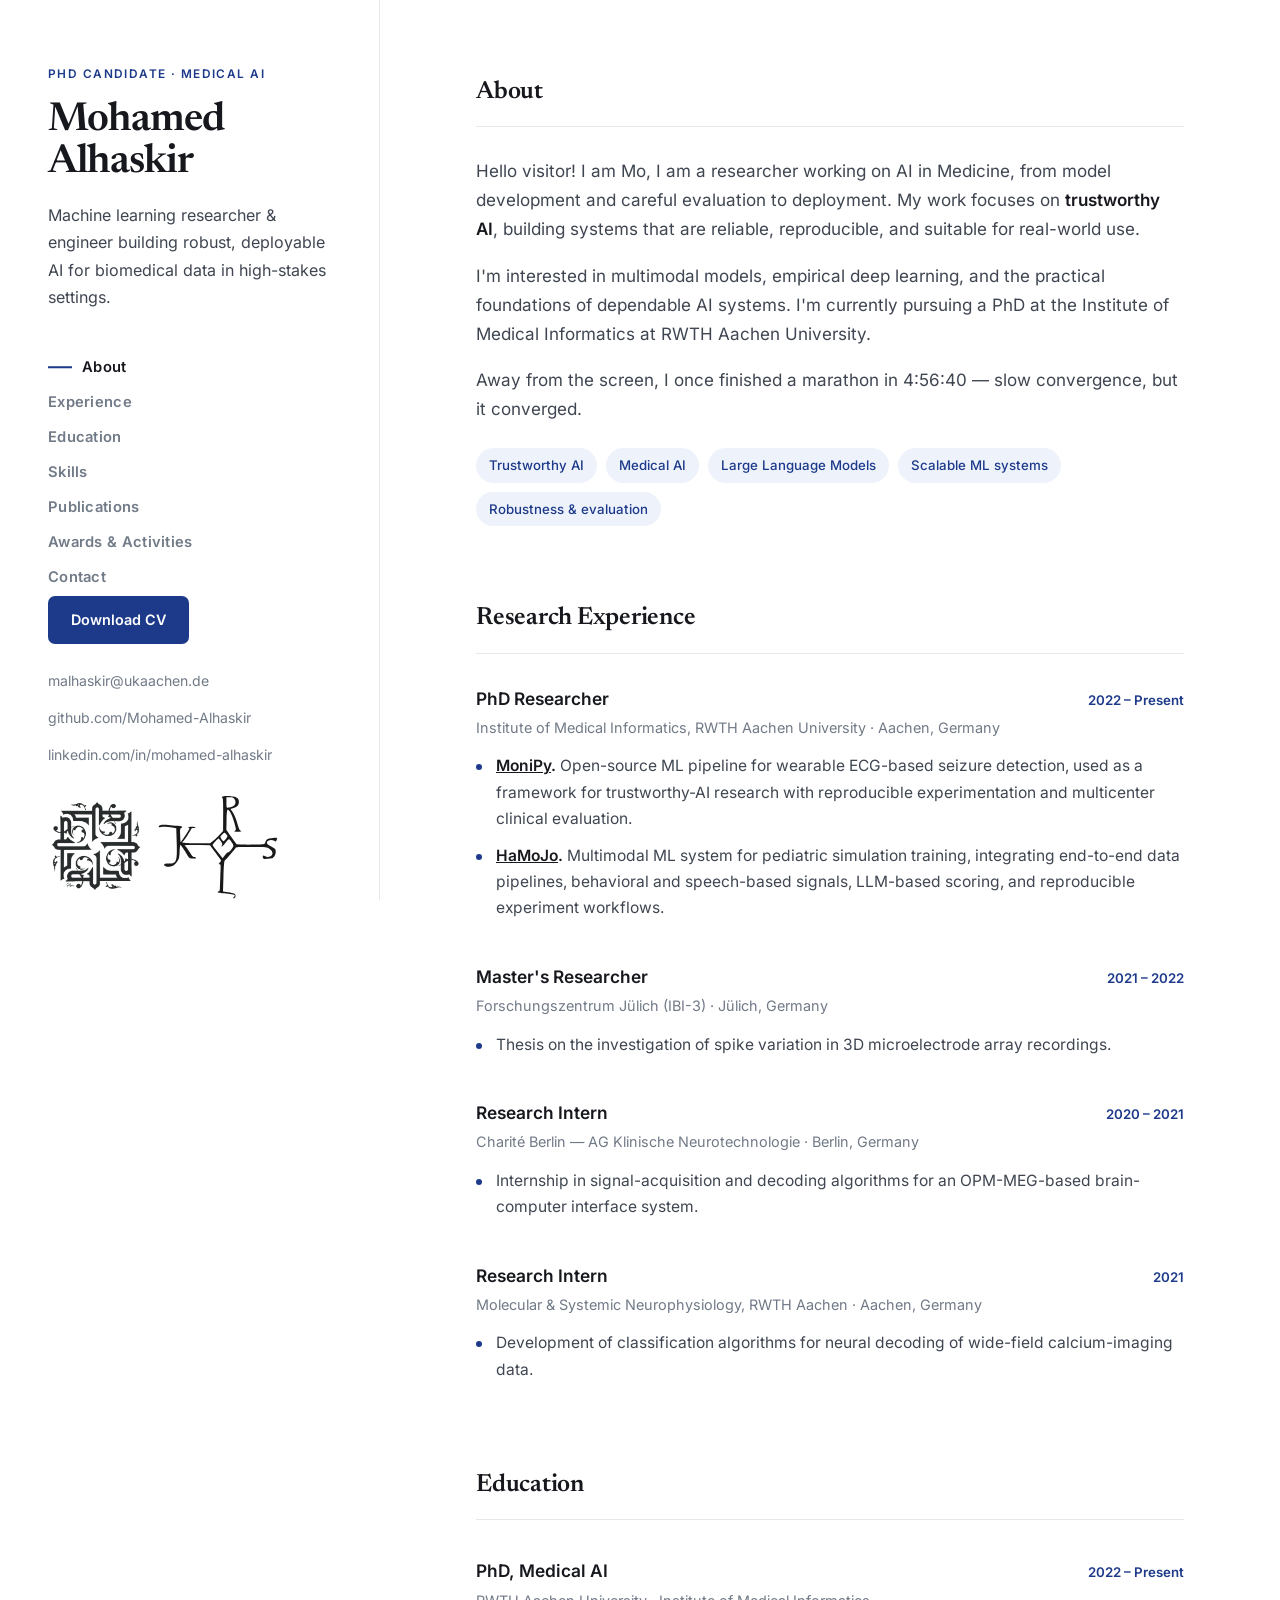
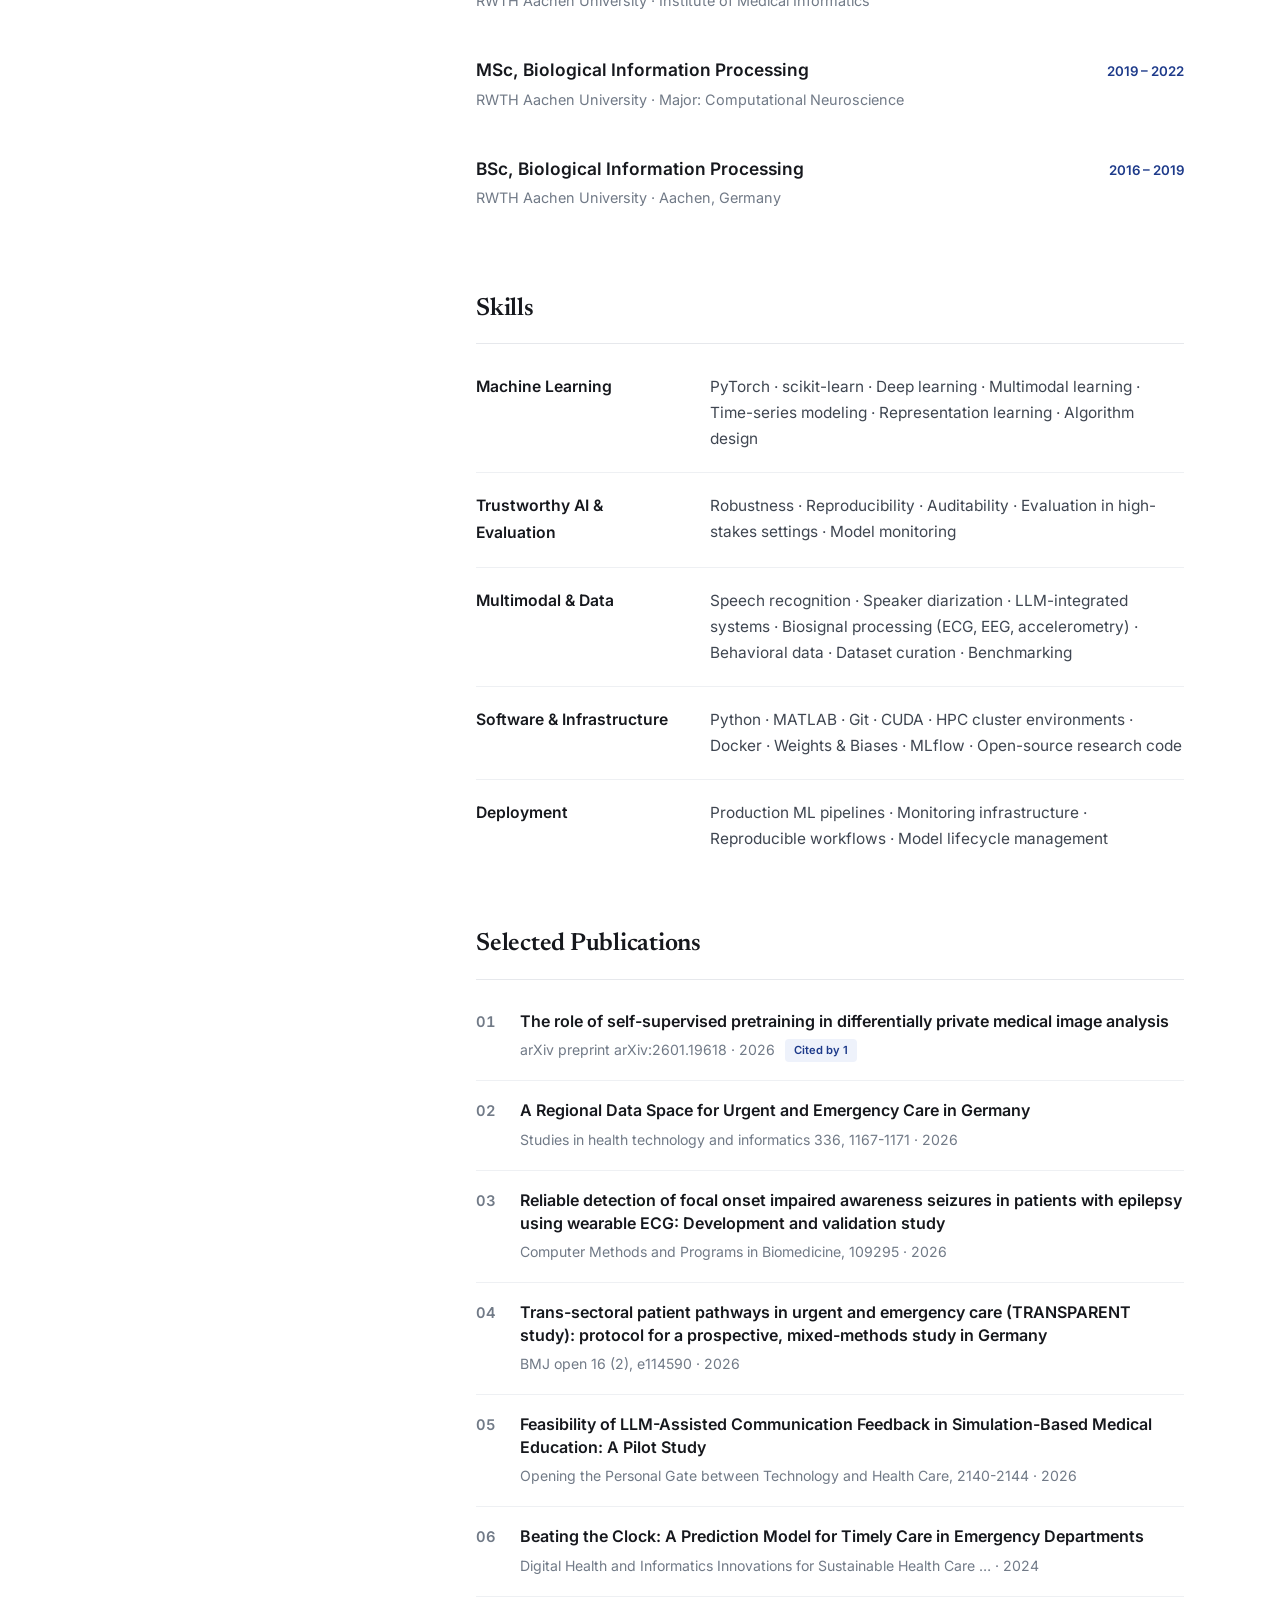
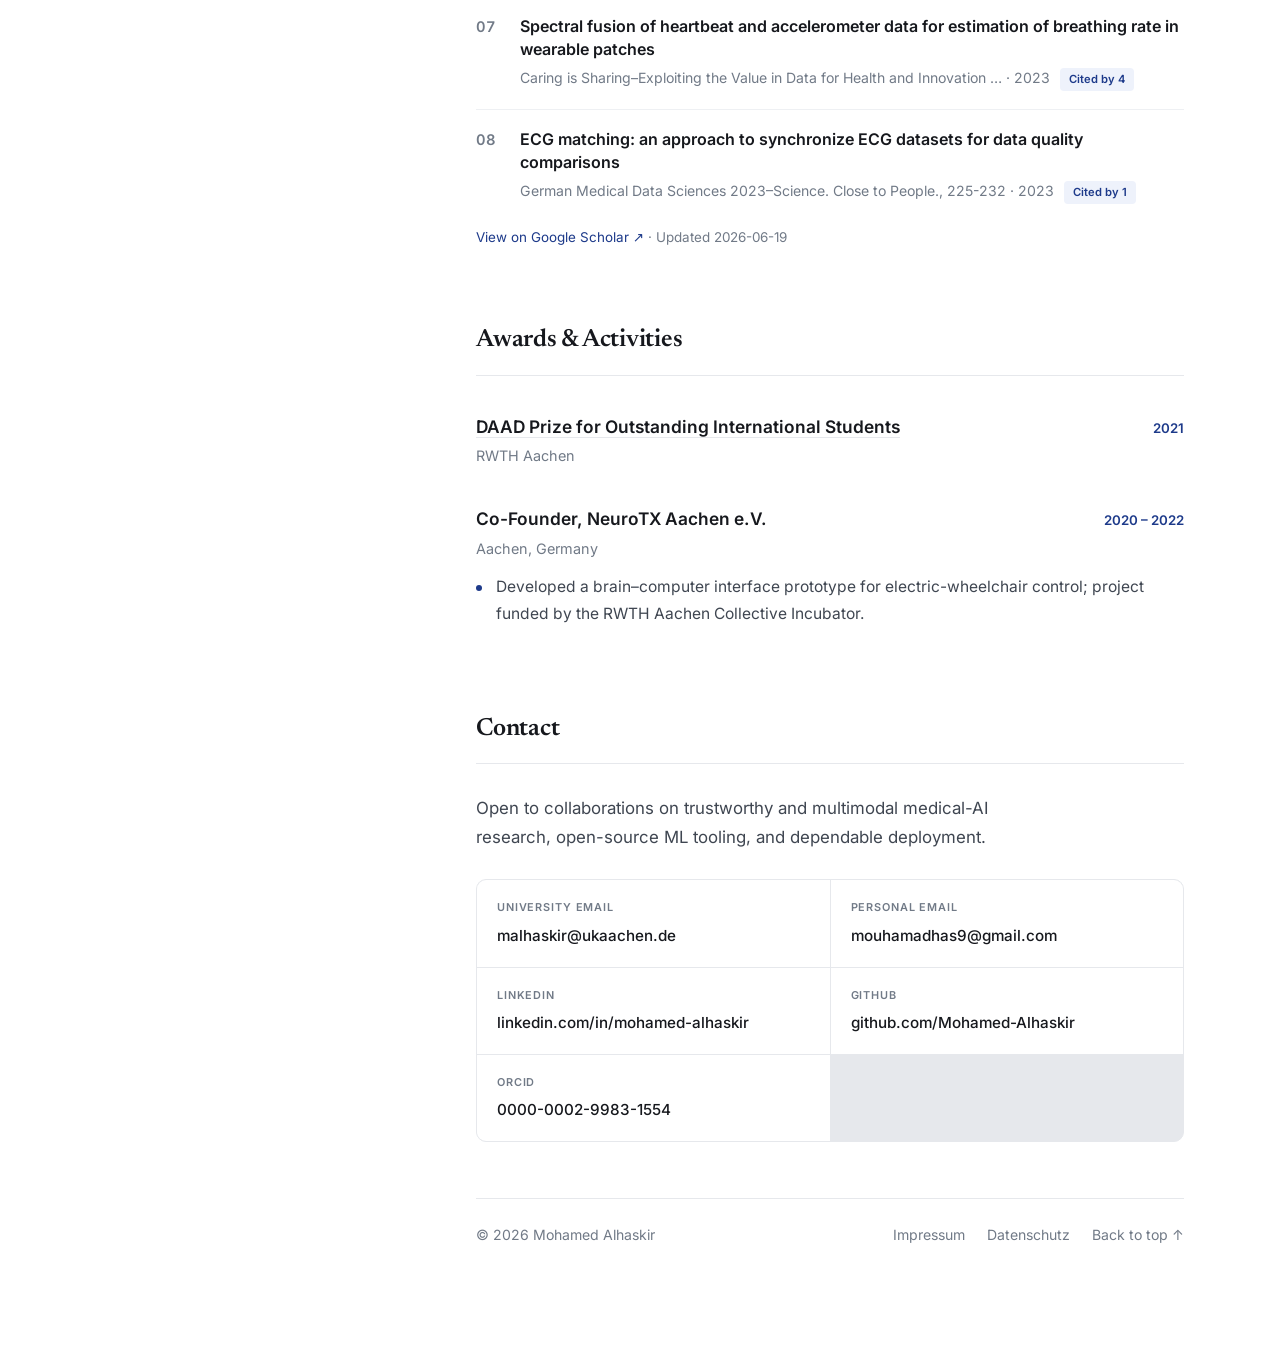
==== index.html @ 1b5f6964 "update" ====
<!DOCTYPE html>
<html lang="en">
<head>
    <meta charset="UTF-8">
    <meta name="viewport" content="width=device-width, initial-scale=1.0">
    <title>Mohamed Alhaskir — Medical AI Researcher | Trustworthy AI, Multimodal Healthcare AI</title>
    <meta name="google-site-verification" content="TWH-ot7mnvCiY1lKqveMQjRNDfymtRinCogtLpKWZnI" />
    <meta name="description" content="Mohamed Alhaskir — PhD Candidate in Medical AI, Machine Learning Researcher & Engineer at RWTH Aachen University. Trustworthy AI, multimodal learning, and dependable ML systems.">
    <meta name="author" content="Mohamed Alhaskir">
    <meta name="robots" content="index, follow">
    <link rel="canonical" href="https://mohamed-alhaskir.github.io/">

    <!-- Open Graph / social -->
    <meta property="og:type" content="profile">
    <meta property="og:site_name" content="Mohamed Alhaskir">
    <meta property="og:title" content="Mohamed Alhaskir — Medical AI Researcher">
    <meta property="og:description" content="PhD Candidate in Medical AI and Machine Learning Researcher & Engineer at RWTH Aachen University.">
    <meta property="og:url" content="https://mohamed-alhaskir.github.io/">
    <meta property="profile:first_name" content="Mohamed">
    <meta property="profile:last_name" content="Alhaskir">
    <meta name="twitter:card" content="summary">
    <meta name="twitter:title" content="Mohamed Alhaskir — Medical AI Researcher">
    <meta name="twitter:description" content="PhD Candidate in Medical AI and Machine Learning Researcher & Engineer at RWTH Aachen University.">

    <!-- Structured data: tells Google this page is about the person Mohamed Alhaskir -->
    <script type="application/ld+json">
    {
      "@context": "https://schema.org",
      "@graph": [
      {
        "@type": "WebSite",
        "name": "Mohamed Alhaskir",
        "alternateName": "Mohamed Alhaskir — Medical AI Researcher",
        "url": "https://mohamed-alhaskir.github.io/"
      },
      {
      "@type": "ProfilePage",
      "mainEntity": {
        "@type": "Person",
        "@id": "https://mohamed-alhaskir.github.io/#person",
        "name": "Mohamed Alhaskir",
        "alternateName": "Mohamed-Alhaskir",
        "givenName": "Mohamed",
        "familyName": "Alhaskir",
        "jobTitle": "PhD Candidate in Medical AI · Machine Learning Researcher",
        "description": "Machine learning researcher focused on trustworthy medical AI, biomedical data, wearable seizure detection, multimodal learning, and deployable AI systems.",
        "url": "https://mohamed-alhaskir.github.io/",
        "nationality": ["Syrian", "German"],
        "knowsAbout": [
          "Medical AI",
          "Trustworthy AI",
          "Biomedical machine learning",
          "Wearable seizure detection",
          "Multimodal learning",
          "Clinical AI evaluation",
          "Reproducible machine learning"
        ],
        "affiliation": {
          "@type": "Organization",
          "name": "RWTH Aachen University",
          "department": "Institute of Medical Informatics"
        },
        "alumniOf": { "@type": "Organization", "name": "RWTH Aachen University" },
        "email": "mailto:malhaskir@ukaachen.de",
        "sameAs": [
          "https://www.linkedin.com/in/mohamed-alhaskir-20342717a",
          "https://github.com/Mohamed-Alhaskir",
          "https://scholar.google.com/citations?user=ntHtVD8AAAAJ",
          "https://orcid.org/0000-0002-9983-1554"
        ]
      }
      },
      {
        "@type": "ScholarlyArticle",
        "headline": "Trustworthy Artificial Intelligence: Seizure Detection by Wearables Following International Consensus Guidelines",
        "datePublished": "2026",
        "author": { "@id": "https://mohamed-alhaskir.github.io/#person" }
      },
      {
        "@type": "ScholarlyArticle",
        "headline": "Automated Multimodal Feedback Generation for Pediatric Simulation Training (HaMoJo)",
        "datePublished": "2026",
        "author": { "@id": "https://mohamed-alhaskir.github.io/#person" }
      },
      {
        "@type": "ScholarlyArticle",
        "headline": "Reliable Detection of Focal Onset Impaired Awareness Seizures Using Wearable ECG",
        "datePublished": "2026",
        "isPartOf": { "@type": "Periodical", "name": "Computer Methods and Programs in Biomedicine" },
        "author": { "@id": "https://mohamed-alhaskir.github.io/#person" }
      },
      {
        "@type": "ScholarlyArticle",
        "headline": "ECG Matching: Synchronizing ECG Datasets for Data Quality Comparisons",
        "datePublished": "2023",
        "isPartOf": { "@type": "Periodical", "name": "Studies in Health Technology and Informatics" },
        "author": { "@id": "https://mohamed-alhaskir.github.io/#person" }
      },
      {
        "@type": "ScholarlyArticle",
        "headline": "The Role of Self-Supervised Pretraining in Differentially Private Medical Image Analysis",
        "datePublished": "2026",
        "author": { "@id": "https://mohamed-alhaskir.github.io/#person" }
      }
      ]
    }
    </script>

    <link rel="preload" href="fonts/inter-latin.woff2" as="font" type="font/woff2" crossorigin>
    <link rel="stylesheet" href="fonts.css">
    <link rel="stylesheet" href="style.css">
</head>
<body>
    <div class="layout">
        <!-- Sidebar -->
        <aside class="sidebar" id="top">
            <div class="sidebar-inner">
                <div class="sidebar-top">
                    <p class="eyebrow">PhD Candidate · Medical AI</p>
                    <h1>Mohamed Alhaskir</h1>
                    <p class="tagline">
                        Machine learning researcher &amp; engineer building robust, deployable AI
                        for biomedical data in high-stakes settings.
                    </p>
                    <nav class="side-nav">
                        <ul id="navLinks">
                            <li><a href="#about" class="side-link">About</a></li>
                            <li><a href="#experience" class="side-link">Experience</a></li>
                            <li><a href="#education" class="side-link">Education</a></li>
                            <li><a href="#skills" class="side-link">Skills</a></li>
                            <li><a href="#publications" class="side-link">Publications</a></li>
                            <li><a href="#awards" class="side-link">Awards &amp; Activities</a></li>
                            <li><a href="#contact" class="side-link">Contact</a></li>
                        </ul>
                    </nav>
                </div>
                <div class="sidebar-bottom">
                    <a href="CV_alhaskir.pdf" class="btn btn-primary" target="_blank" rel="noopener">Download CV</a>
                    <ul class="side-contact">
                        <li><a href="mailto:malhaskir@ukaachen.de">malhaskir@ukaachen.de</a></li>
                        <li><a href="https://github.com/Mohamed-Alhaskir" target="_blank" rel="noopener">github.com/Mohamed-Alhaskir</a></li>
                        <li><a href="https://www.linkedin.com/in/mohamed-alhaskir-20342717a" target="_blank" rel="noopener">linkedin.com/in/mohamed-alhaskir</a></li>
                    </ul>
                    <figure class="heritage">
                        <div class="heritage-logos">
                            <img src="aleppo-logo.png" alt="Calligraphic emblem of Aleppo (حلب), Syria" class="aleppo-logo" width="110" loading="lazy">
                            <img src="Charlemagne_autograph.svg" alt="Monogram autograph of Charlemagne" class="charlemagne-logo" width="110" height="100" loading="lazy">
                        </div>
                    </figure>
                </div>
            </div>
        </aside>

        <!-- Main content -->
        <main class="content">
            <section id="about" class="block">
                <h2 class="block-title">About</h2>
                <div class="about">
                    <div class="about-text">
                        <p>
                            Hello visitor! I am Mo, I am a researcher working on AI in Medicine, from model development and careful evaluation to deployment. My work focuses on <strong>trustworthy AI</strong>, building systems that
                            are reliable, reproducible, and suitable for real-world use.
                        </p>
                        <p>
                            I'm interested in multimodal models, empirical deep learning, and the practical foundations of dependable AI systems. I'm currently pursuing a PhD at the Institute of Medical Informatics at RWTH Aachen University.
                        </p>
                        <p>
                            Away from the screen, I once finished a marathon in 4:56:40 — slow convergence, but it converged.
                        </p>
                        <div class="interests">
                            <span>Trustworthy AI</span>
                            <span>Medical AI</span>
                            <span>Large Language Models</span>
                            <span>Scalable ML systems</span>
                            <span>Robustness &amp; evaluation</span>
                        </div>
                    </div>
                </div>
            </section>

            <section id="experience" class="block">
                <h2 class="block-title">Research Experience</h2>
                <div class="entries">
                    <article class="entry">
                        <div class="entry-head">
                            <div>
                                <h3>PhD Researcher</h3>
                                <p class="org">Institute of Medical Informatics, RWTH Aachen University · Aachen, Germany</p>
                            </div>
                            <span class="date">2022 – Present</span>
                        </div>
                        <ul class="bullets">
                            <li><strong><a href="https://github.com/rwth-imi/monipy" target="_blank" rel="noopener">MoniPy</a>.</strong> Open-source ML pipeline for wearable ECG-based seizure detection, used as a framework for trustworthy-AI research with reproducible experimentation and multicenter clinical evaluation.</li>
                            <li><strong><a href="https://github.com/Mohamed-Alhaskir/HaMoJo" target="_blank" rel="noopener">HaMoJo</a>.</strong> Multimodal ML system for pediatric simulation training, integrating end-to-end data pipelines, behavioral and speech-based signals, LLM-based scoring, and reproducible experiment workflows.</li>
                        </ul>
                    </article>

                    <article class="entry">
                        <div class="entry-head">
                            <div>
                                <h3>Master's Researcher</h3>
                                <p class="org">Forschungszentrum Jülich (IBI-3) · Jülich, Germany</p>
                            </div>
                            <span class="date">2021 – 2022</span>
                        </div>
                        <ul class="bullets">
                            <li>Thesis on the investigation of spike variation in 3D microelectrode array recordings.</li>
                        </ul>
                    </article>

                    <article class="entry">
                        <div class="entry-head">
                            <div>
                                <h3>Research Intern</h3>
                                <p class="org">Charité Berlin — AG Klinische Neurotechnologie · Berlin, Germany</p>
                            </div>
                            <span class="date">2020 – 2021</span>
                        </div>
                        <ul class="bullets">
                            <li>Internship in signal-acquisition and decoding algorithms for an OPM-MEG-based brain-computer interface system.</li>
                        </ul>
                    </article>

                    <article class="entry">
                        <div class="entry-head">
                            <div>
                                <h3>Research Intern</h3>
                                <p class="org">Molecular &amp; Systemic Neurophysiology, RWTH Aachen · Aachen, Germany</p>
                            </div>
                            <span class="date">2021</span>
                        </div>
                        <ul class="bullets">
                            <li>Development of classification algorithms for neural decoding of wide-field calcium-imaging data.</li>
                        </ul>
                    </article>
                </div>
            </section>

            <section id="education" class="block">
                <h2 class="block-title">Education</h2>
                <div class="entries">
                    <article class="entry compact">
                        <div class="entry-head">
                            <div>
                                <h3>PhD, Medical AI</h3>
                                <p class="org">RWTH Aachen University · Institute of Medical Informatics</p>
                            </div>
                            <span class="date">2022 – Present</span>
                        </div>
                    </article>
                    <article class="entry compact">
                        <div class="entry-head">
                            <div>
                                <h3>MSc, Biological Information Processing</h3>
                                <p class="org">RWTH Aachen University · Major: Computational Neuroscience</p>
                            </div>
                            <span class="date">2019 – 2022</span>
                        </div>
                    </article>
                    <article class="entry compact">
                        <div class="entry-head">
                            <div>
                                <h3>BSc, Biological Information Processing</h3>
                                <p class="org">RWTH Aachen University · Aachen, Germany</p>
                            </div>
                            <span class="date">2016 – 2019</span>
                        </div>
                    </article>
                </div>
            </section>

            <section id="skills" class="block">
                <h2 class="block-title">Skills</h2>
                <div class="skills">
                    <div class="skill-row">
                        <h3>Machine Learning</h3>
                        <p>PyTorch · scikit-learn · Deep learning · Multimodal learning · Time-series modeling · Representation learning · Algorithm design</p>
                    </div>
                    <div class="skill-row">
                        <h3>Trustworthy AI &amp; Evaluation</h3>
                        <p>Robustness · Reproducibility · Auditability · Evaluation in high-stakes settings · Model monitoring</p>
                    </div>
                    <div class="skill-row">
                        <h3>Multimodal &amp; Data</h3>
                        <p>Speech recognition · Speaker diarization · LLM-integrated systems · Biosignal processing (ECG, EEG, accelerometry) · Behavioral data · Dataset curation · Benchmarking</p>
                    </div>
                    <div class="skill-row">
                        <h3>Software &amp; Infrastructure</h3>
                        <p>Python · MATLAB · Git · CUDA · HPC cluster environments · Docker · Weights &amp; Biases · MLflow · Open-source research code</p>
                    </div>
                    <div class="skill-row">
                        <h3>Deployment</h3>
                        <p>Production ML pipelines · Monitoring infrastructure · Reproducible workflows · Model lifecycle management</p>
                    </div>
                </div>
            </section>

            <section id="publications" class="block">
                <h2 class="block-title">Selected Publications</h2>
                <!-- Auto-populated from publications.json (Google Scholar). The list
                     below is the fallback shown if that file is unavailable. -->
                <ol class="pubs" id="pubs">
                    <li>
                        <p class="pub-title">Trustworthy Artificial Intelligence: Seizure Detection by Wearables Following International Consensus Guidelines</p>
                        <p class="pub-meta">Alhaskir, M., et al. · 2026 <span class="tag">Under review</span></p>
                    </li>
                    <li>
                        <p class="pub-title">Automated Multimodal Feedback Generation for Pediatric Simulation Training (HaMoJo)</p>
                        <p class="pub-meta">Alhaskir, M., et al. · 2026 <span class="tag">Under review</span></p>
                    </li>
                    <li>
                        <p class="pub-title">Reliable Detection of Focal Onset Impaired Awareness Seizures Using Wearable ECG</p>
                        <p class="pub-meta">Alhaskir, M., et al. · Computer Methods and Programs in Biomedicine, 279, 2026</p>
                    </li>
                    <li>
                        <p class="pub-title">ECG Matching: Synchronizing ECG Datasets for Data Quality Comparisons</p>
                        <p class="pub-meta">Alhaskir, M., et al. · Studies in Health Technology and Informatics, 2023</p>
                    </li>
                    <li>
                        <p class="pub-title">The Role of Self-Supervised Pretraining in Differentially Private Medical Image Analysis</p>
                        <p class="pub-meta">Co-author · arXiv preprint, 2026</p>
                    </li>
                </ol>
                <p class="pubs-note" id="pubsNote"></p>
            </section>

            <section id="awards" class="block">
                <h2 class="block-title">Awards &amp; Activities</h2>
                <div class="entries">
                    <article class="entry compact">
                        <div class="entry-head">
                            <div>
                                <h3><a href="https://www.rwth-aachen.de/cms/root/wir/aktuell/pressemitteilungen/oktober/~rainq/daad-preis-2021-fuer-mohamed-alhaskir/?lidx=1" target="_blank" rel="noopener">DAAD Prize for Outstanding International Students</a></h3>
                                <p class="org">RWTH Aachen</p>
                            </div>
                            <span class="date">2021</span>
                        </div>
                    </article>
                    <article class="entry">
                        <div class="entry-head">
                            <div>
                                <h3>Co-Founder, NeuroTX Aachen e.V.</h3>
                                <p class="org">Aachen, Germany</p>
                            </div>
                            <span class="date">2020 – 2022</span>
                        </div>
                        <ul class="bullets">
                            <li>Developed a brain–computer interface prototype for electric-wheelchair control; project funded by the RWTH Aachen Collective Incubator.</li>
                        </ul>
                    </article>
                </div>
            </section>

            <section id="contact" class="block">
                <h2 class="block-title">Contact</h2>
                <p class="contact-lede">
                    Open to collaborations on trustworthy and multimodal medical-AI research,
                    open-source ML tooling, and dependable deployment.
                </p>
                <div class="contact-list">
                    <a href="mailto:malhaskir@ukaachen.de"><span>University email</span>malhaskir@ukaachen.de</a>
                    <a href="mailto:mouhamadhas9@gmail.com"><span>Personal email</span>mouhamadhas9@gmail.com</a>
                    <a href="https://www.linkedin.com/in/mohamed-alhaskir-20342717a" target="_blank" rel="noopener"><span>LinkedIn</span>linkedin.com/in/mohamed-alhaskir</a>
                    <a href="https://github.com/Mohamed-Alhaskir" target="_blank" rel="noopener"><span>GitHub</span>github.com/Mohamed-Alhaskir</a>
                    <a href="https://orcid.org/0000-0002-9983-1554" target="_blank" rel="noopener"><span>ORCID</span>0000-0002-9983-1554</a>
                </div>
                <footer class="content-footer">
                    <p>© <span id="year">2026</span> Mohamed Alhaskir</p>
                    <span class="footer-links">
                        <a href="impressum.html">Impressum</a>
                        <a href="impressum.html#datenschutz">Datenschutz</a>
                        <a href="#top">Back to top ↑</a>
                    </span>
                </footer>
            </section>
        </main>
    </div>

    <script src="script.js"></script>
</body>
</html>
---- fonts.css ----
/* ===========================================================
   Self-hosted fonts (GDPR-clean — no third-party requests)
   Inter + Newsreader, Latin subset, variable weight axis.
   Downloaded from Google Fonts (Open Font License).
   =========================================================== */

@font-face {
    font-family: 'Inter';
    font-style: normal;
    font-weight: 100 900;
    font-display: swap;
    src: url(fonts/inter-latin.woff2) format('woff2');
    unicode-range: U+0000-00FF, U+0131, U+0152-0153, U+02BB-02BC, U+02C6, U+02DA, U+02DC, U+0304, U+0308, U+0329, U+2000-206F, U+20AC, U+2122, U+2191, U+2193, U+2212, U+2215, U+FEFF, U+FFFD;
}

@font-face {
    font-family: 'Newsreader';
    font-style: normal;
    font-weight: 200 800;
    font-display: swap;
    src: url(fonts/newsreader-latin.woff2) format('woff2');
    unicode-range: U+0000-00FF, U+0131, U+0152-0153, U+02BB-02BC, U+02C6, U+02DA, U+02DC, U+0304, U+0308, U+0329, U+2000-206F, U+20AC, U+2122, U+2191, U+2193, U+2212, U+2215, U+FEFF, U+FFFD;
}
---- style.css ----
/* ===========================================================
   Mohamed Alhaskir — Medical AI Researcher
   Clean two-column layout · sticky sidebar · light · navy accent
   =========================================================== */

:root {
    --navy: #1d3a8a;
    --navy-dark: #16306f;
    --ink: #16181d;
    --body: #3f4651;
    --muted: #717a87;
    --line: #e6e8ec;
    --line-soft: #eef0f3;
    --bg: #ffffff;
    --accent-soft: #eef2fb;
    --sidebar-w: 380px;
    --content-max: 760px;
    --font-sans: "Inter", system-ui, -apple-system, "Segoe UI", sans-serif;
    --font-serif: "Newsreader", Georgia, "Times New Roman", serif;
}

* { margin: 0; padding: 0; box-sizing: border-box; }

html { scroll-behavior: smooth; }

body {
    font-family: var(--font-sans);
    color: var(--body);
    background: var(--bg);
    line-height: 1.7;
    font-size: 17px;
    -webkit-font-smoothing: antialiased;
    text-rendering: optimizeLegibility;
}

a { color: inherit; }
strong { color: var(--ink); font-weight: 600; }

/* ---------- Layout shell ---------- */
.layout { display: flex; align-items: flex-start; max-width: 1700px; margin: 0 auto; }

/* ---------- Sidebar ---------- */
.sidebar {
    width: var(--sidebar-w); flex: 0 0 var(--sidebar-w);
    position: sticky; top: 0; height: 100vh;
    padding: 64px 48px;
    border-right: 1px solid var(--line);
}
.sidebar-inner { display: flex; flex-direction: column; justify-content: space-between; height: 100%; }
.eyebrow {
    text-transform: uppercase; letter-spacing: 0.12em; font-size: 0.74rem;
    font-weight: 600; color: var(--navy); margin-bottom: 16px;
}
.sidebar h1 {
    font-family: var(--font-serif); font-weight: 600; color: var(--ink);
    font-size: 2.5rem; line-height: 1.05; letter-spacing: -0.02em;
}
.tagline { margin-top: 18px; font-size: 1rem; color: var(--body); max-width: 280px; }

.side-nav { margin-top: 40px; }
.side-nav ul { list-style: none; }
.side-nav li { margin: 2px 0; }
.side-link {
    display: inline-block; position: relative; padding: 4px 0 4px 0;
    color: var(--muted); text-decoration: none; font-size: 0.92rem; font-weight: 600;
    letter-spacing: 0.02em; transition: color .2s, padding .2s;
}
.side-link::before {
    content: ""; position: absolute; left: 0; top: 50%; width: 0; height: 1.5px;
    background: var(--ink); transition: width .25s; transform: translateY(-50%);
}
.side-link:hover { color: var(--ink); padding-left: 34px; }
.side-link:hover::before { width: 24px; }
.side-link.active { color: var(--ink); padding-left: 34px; }
.side-link.active::before { width: 24px; background: var(--navy); }

.sidebar-bottom { display: flex; flex-direction: column; gap: 22px; }
.side-contact { list-style: none; display: flex; flex-direction: column; gap: 8px; }
.side-contact a { color: var(--muted); text-decoration: none; font-size: 0.88rem; transition: color .2s; word-break: break-word; }
.side-contact a:hover { color: var(--navy); }

.heritage { margin: 4px 0 0; display: flex; flex-direction: column; align-items: flex-start; gap: 7px; }
.heritage-logos { display: flex; align-items: center; gap: 14px; }
.aleppo-logo { width: 96px; height: auto; opacity: 0.9; }
.charlemagne-logo { width: 120px; height: auto; opacity: 0.9; }

.btn {
    display: inline-flex; align-items: center; justify-content: center;
    padding: 11px 22px; border-radius: 7px; font-size: 0.9rem; font-weight: 600;
    text-decoration: none; transition: all .2s; cursor: pointer; border: 1px solid transparent;
    align-self: flex-start;
}
.btn-primary { background: var(--navy); color: #fff; }
.btn-primary:hover { background: var(--navy-dark); }

/* ---------- Content ---------- */
.content { flex: 1 1 auto; min-width: 0; padding: 72px 96px; max-width: none; }
.block { padding: 36px 0; }
.block:first-child { padding-top: 0; }
.block-title {
    font-family: var(--font-serif); font-weight: 600; color: var(--ink);
    font-size: 1.55rem; letter-spacing: -0.01em; margin-bottom: 30px;
    padding-bottom: 12px; border-bottom: 1px solid var(--line);
}
.block-title.sub { margin-top: 56px; }

/* ---------- About ---------- */
.about { display: block; }
.about-text p { margin-bottom: 18px; }
.interests { margin-top: 24px; display: flex; flex-wrap: wrap; gap: 9px; }
.interests span {
    font-size: 0.83rem; font-weight: 500; color: var(--navy);
    background: var(--accent-soft); padding: 6px 13px; border-radius: 999px;
}

/* ---------- Entries ---------- */
.entries { display: flex; flex-direction: column; gap: 30px; }
.entry-head { display: flex; justify-content: space-between; align-items: baseline; gap: 18px; }
.entry-head h3 { font-size: 1.08rem; font-weight: 600; color: var(--ink); }
.entry-head h3 a { color: inherit; text-decoration: none; border-bottom: 1px solid var(--line); transition: color .2s, border-color .2s; }
.entry-head h3 a:hover { color: var(--navy); border-color: var(--navy); }
.org { color: var(--muted); font-size: 0.9rem; margin-top: 3px; }
.date { color: var(--navy); font-size: 0.83rem; font-weight: 600; white-space: nowrap; }
.entry.compact { padding: 6px 0; }
.bullets { list-style: none; margin-top: 13px; }
.bullets li { position: relative; padding-left: 20px; margin-bottom: 10px; font-size: 0.97rem; }
.bullets li::before {
    content: ""; position: absolute; left: 0; top: 11px;
    width: 6px; height: 6px; border-radius: 50%; background: var(--navy);
}

/* ---------- Skills ---------- */
.skills { display: flex; flex-direction: column; }
.skill-row {
    display: grid; grid-template-columns: 210px 1fr; gap: 24px;
    padding: 20px 0; border-bottom: 1px solid var(--line-soft);
}
.skill-row:first-child { padding-top: 0; }
.skill-row:last-child { border-bottom: 0; padding-bottom: 0; }
.skill-row h3 { font-size: 0.98rem; font-weight: 600; color: var(--ink); }
.skill-row p { color: var(--body); font-size: 0.96rem; }

/* ---------- Publications ---------- */
.pubs { list-style: none; counter-reset: p; }
.pubs li {
    counter-increment: p; position: relative; padding: 18px 0 18px 44px;
    border-bottom: 1px solid var(--line-soft);
}
.pubs li:first-child { padding-top: 0; }
.pubs li:first-child::before { top: 0; }
.pubs li:last-child { border-bottom: 0; padding-bottom: 0; }
.pubs li::before {
    content: counter(p, decimal-leading-zero); position: absolute; left: 0; top: 18px;
    font-variant-numeric: tabular-nums; color: var(--muted); font-size: 0.92rem; font-weight: 600;
}
.pub-title { color: var(--ink); font-weight: 600; font-size: 1rem; line-height: 1.45; }
.pub-title a { color: inherit; text-decoration: none; transition: color .2s; }
.pub-title a:hover { color: var(--navy); text-decoration: underline; text-underline-offset: 3px; }
.pub-meta { color: var(--muted); font-size: 0.88rem; margin-top: 5px; }
.pubs-note { margin-top: 22px; font-size: 0.84rem; color: var(--muted); }
.pubs-note a { color: var(--navy); text-decoration: none; }
.pubs-note a:hover { text-decoration: underline; text-underline-offset: 3px; }
.tag {
    display: inline-block; margin-left: 6px; font-size: 0.7rem; font-weight: 600;
    color: var(--navy); background: var(--accent-soft); padding: 2px 9px; border-radius: 4px;
    vertical-align: middle;
}

/* ---------- Contact ---------- */
.contact-lede { font-size: 1.05rem; max-width: 560px; margin-bottom: 28px; }
.contact-list { display: grid; grid-template-columns: 1fr 1fr; gap: 1px; background: var(--line); border: 1px solid var(--line); border-radius: 10px; overflow: hidden; }
.contact-list a {
    background: #fff; padding: 18px 20px; text-decoration: none;
    display: flex; flex-direction: column; color: var(--ink); font-weight: 500;
    font-size: 0.95rem; transition: background .2s; word-break: break-word;
}
.contact-list a:hover { background: #fafbfc; }
.contact-list span {
    text-transform: uppercase; letter-spacing: 0.08em; font-size: 0.68rem;
    color: var(--muted); font-weight: 600; margin-bottom: 6px;
}

/* ---------- Content footer ---------- */
.content-footer {
    margin-top: 56px; padding-top: 24px; border-top: 1px solid var(--line);
    display: flex; justify-content: space-between; align-items: center; flex-wrap: wrap; gap: 10px;
}
.content-footer p { color: var(--muted); font-size: 0.88rem; }
.content-footer a { color: var(--muted); text-decoration: none; font-size: 0.88rem; transition: color .2s; }
.content-footer a:hover { color: var(--ink); }
.content-footer p a { font-size: inherit; }
.footer-links { display: flex; gap: 22px; flex-wrap: wrap; }

/* ---------- Legal page (Impressum) ---------- */
.legal { max-width: 760px; margin: 0 auto; padding: 72px 28px 96px; }
.legal .back { display: inline-block; margin-bottom: 28px; color: var(--navy); text-decoration: none; font-size: 0.9rem; font-weight: 600; }
.legal .back:hover { text-decoration: underline; text-underline-offset: 3px; }
.legal h1 { font-family: var(--font-serif); font-weight: 600; color: var(--ink); font-size: 2.2rem; letter-spacing: -0.01em; margin-bottom: 28px; }
.legal h2 { font-size: 1.02rem; font-weight: 600; color: var(--ink); margin: 28px 0 8px; }
.legal h2#datenschutz { font-family: var(--font-serif); font-size: 2.2rem; letter-spacing: -0.01em; margin: 0 0 28px; }
.legal p { color: var(--body); margin-bottom: 10px; }
.legal a { color: var(--navy); }
.legal .small { font-size: 0.88rem; color: var(--muted); margin-top: 40px; }

/* ---------- Reveal ---------- */
.reveal { opacity: 0; transform: translateY(14px); transition: opacity .6s ease, transform .6s ease; }
.reveal.visible { opacity: 1; transform: translateY(0); }

/* ---------- Mobile toggle (hidden on desktop) ---------- */
.nav-toggle { display: none; }

/* ---------- Responsive ---------- */
@media (max-width: 960px) {
    :root { --sidebar-w: 300px; }
    .sidebar { padding: 48px 36px; }
    .sidebar h1 { font-size: 2.1rem; }
    .content { padding: 56px 44px; }
}

@media (max-width: 720px) {
    .layout { flex-direction: column; }
    .sidebar {
        position: static; width: 100%; flex-basis: auto; height: auto;
        border-right: 0; border-bottom: 1px solid var(--line);
        padding: 44px 28px 32px;
    }
    .sidebar-inner { display: block; }
    .sidebar h1 { font-size: 2.3rem; }
    .tagline { max-width: 520px; }
    .side-nav { margin-top: 26px; }
    .side-nav ul { display: flex; flex-wrap: wrap; gap: 6px 22px; }
    .side-link { padding: 2px 0 !important; }
    .side-link::before { display: none; }
    .side-link:hover, .side-link.active { padding-left: 0; }
    .sidebar-bottom { margin-top: 28px; }
    .content { padding: 40px 28px; max-width: 100%; }
    .skill-row { grid-template-columns: 1fr; gap: 6px; }
    .contact-list { grid-template-columns: 1fr; }
}

@media (max-width: 480px) {
    body { font-size: 16px; }
    .entry-head { flex-direction: column; gap: 4px; }
    .date { order: -1; }
}

@media (prefers-reduced-motion: reduce) {
    *, *::before, *::after { animation: none !important; transition: none !important; }
    html { scroll-behavior: auto; }
    .reveal { opacity: 1; transform: none; }
}
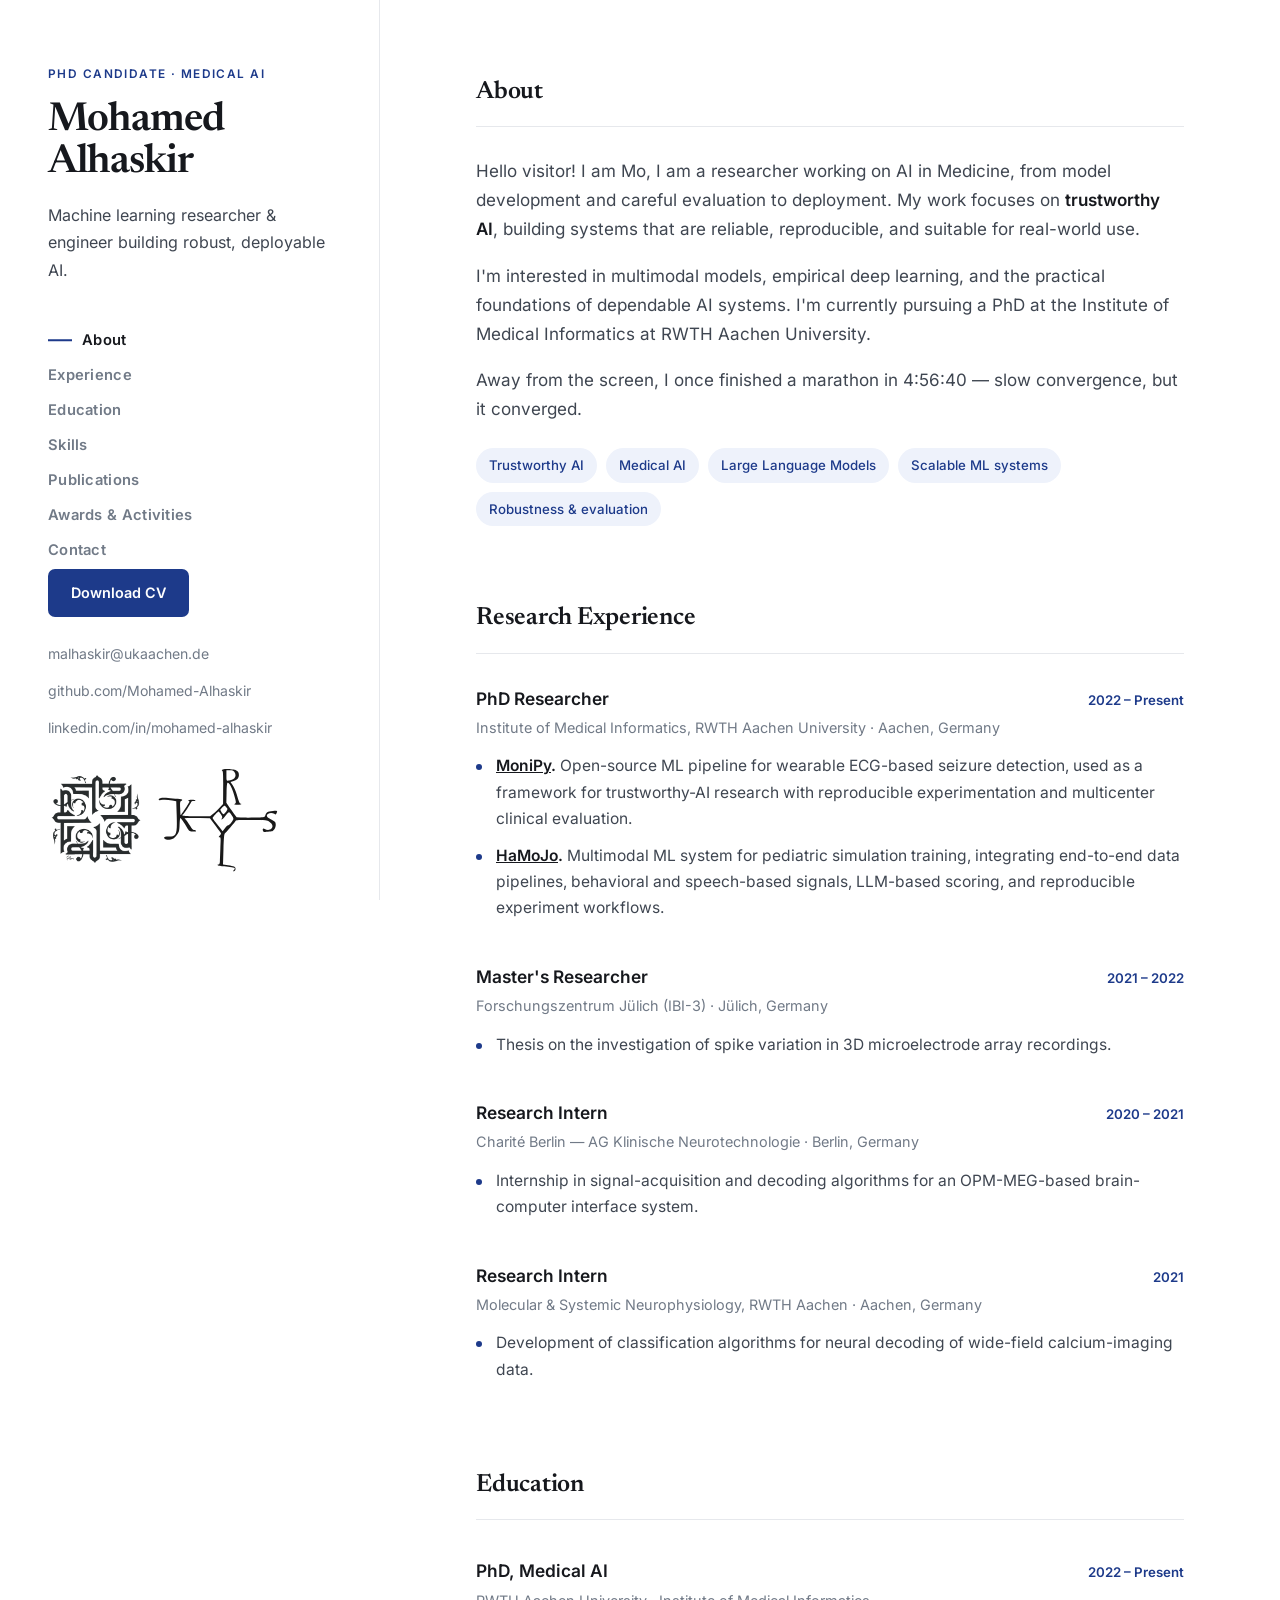
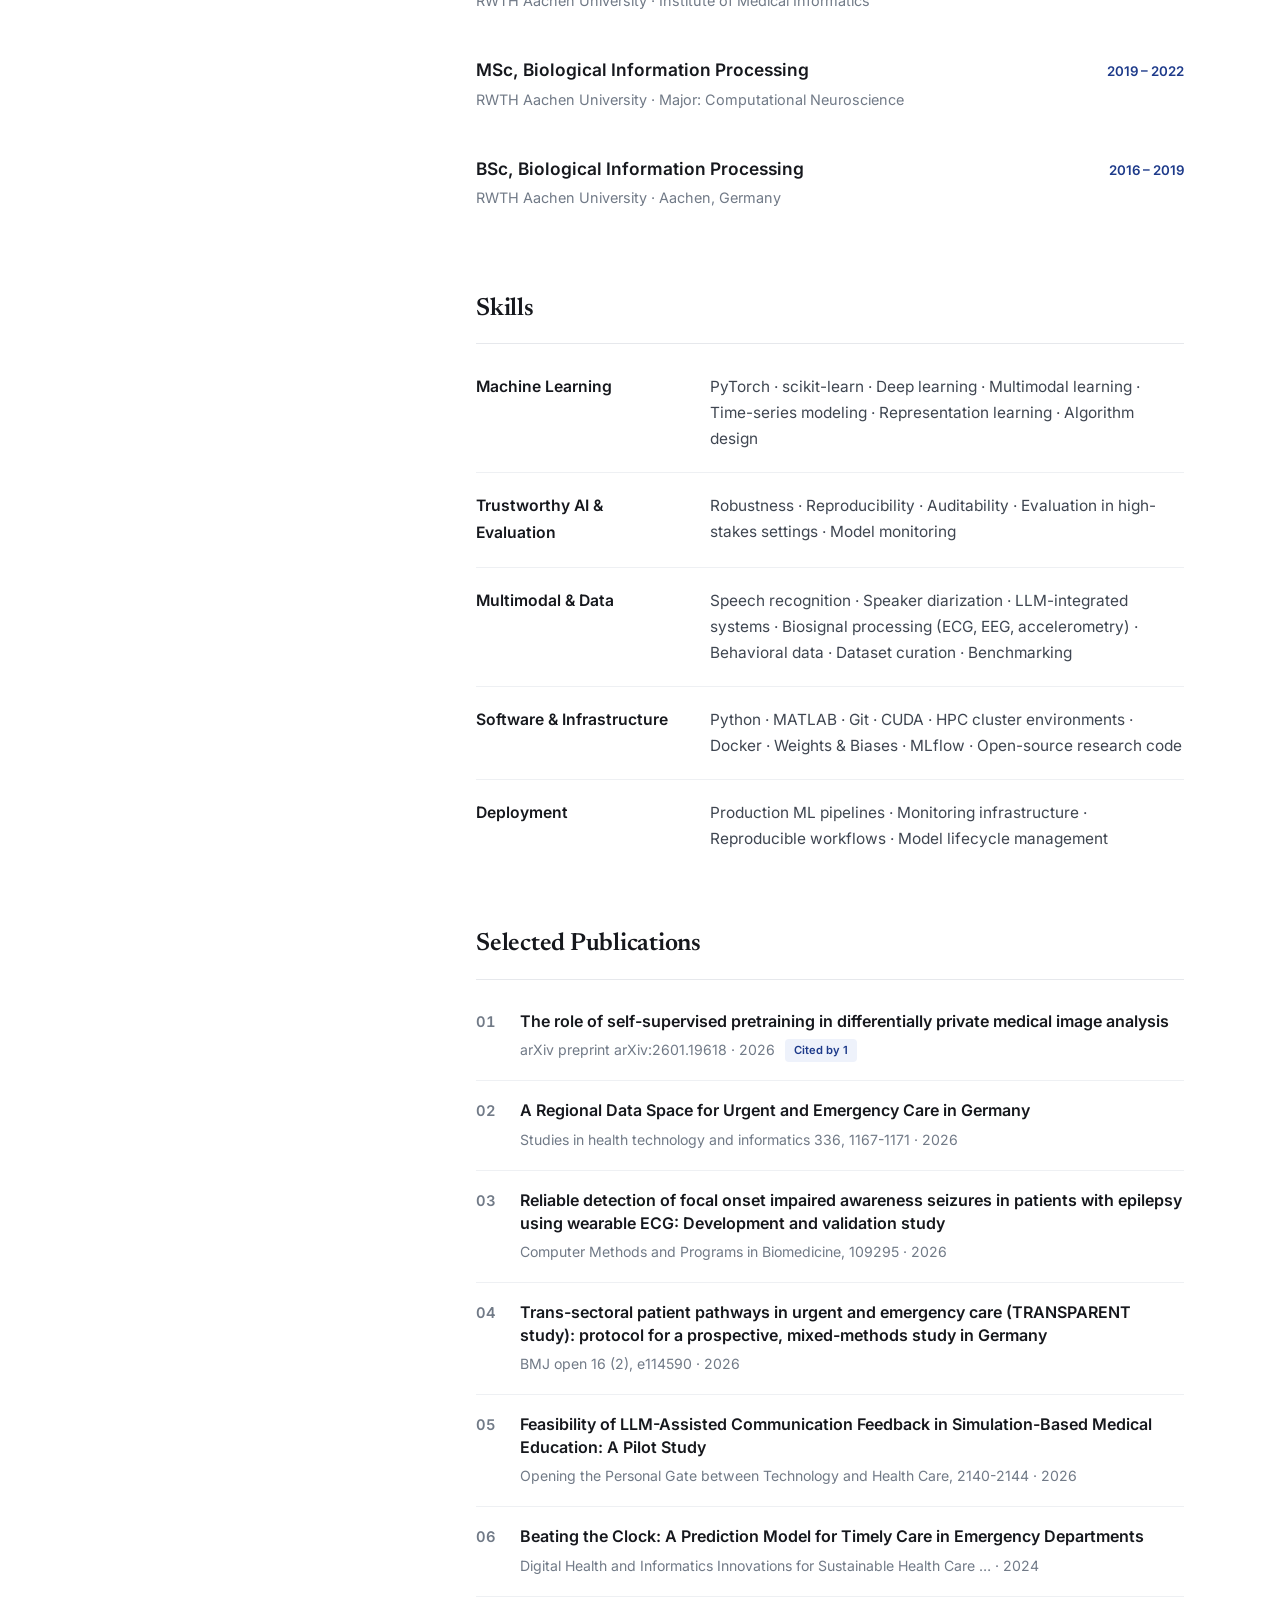
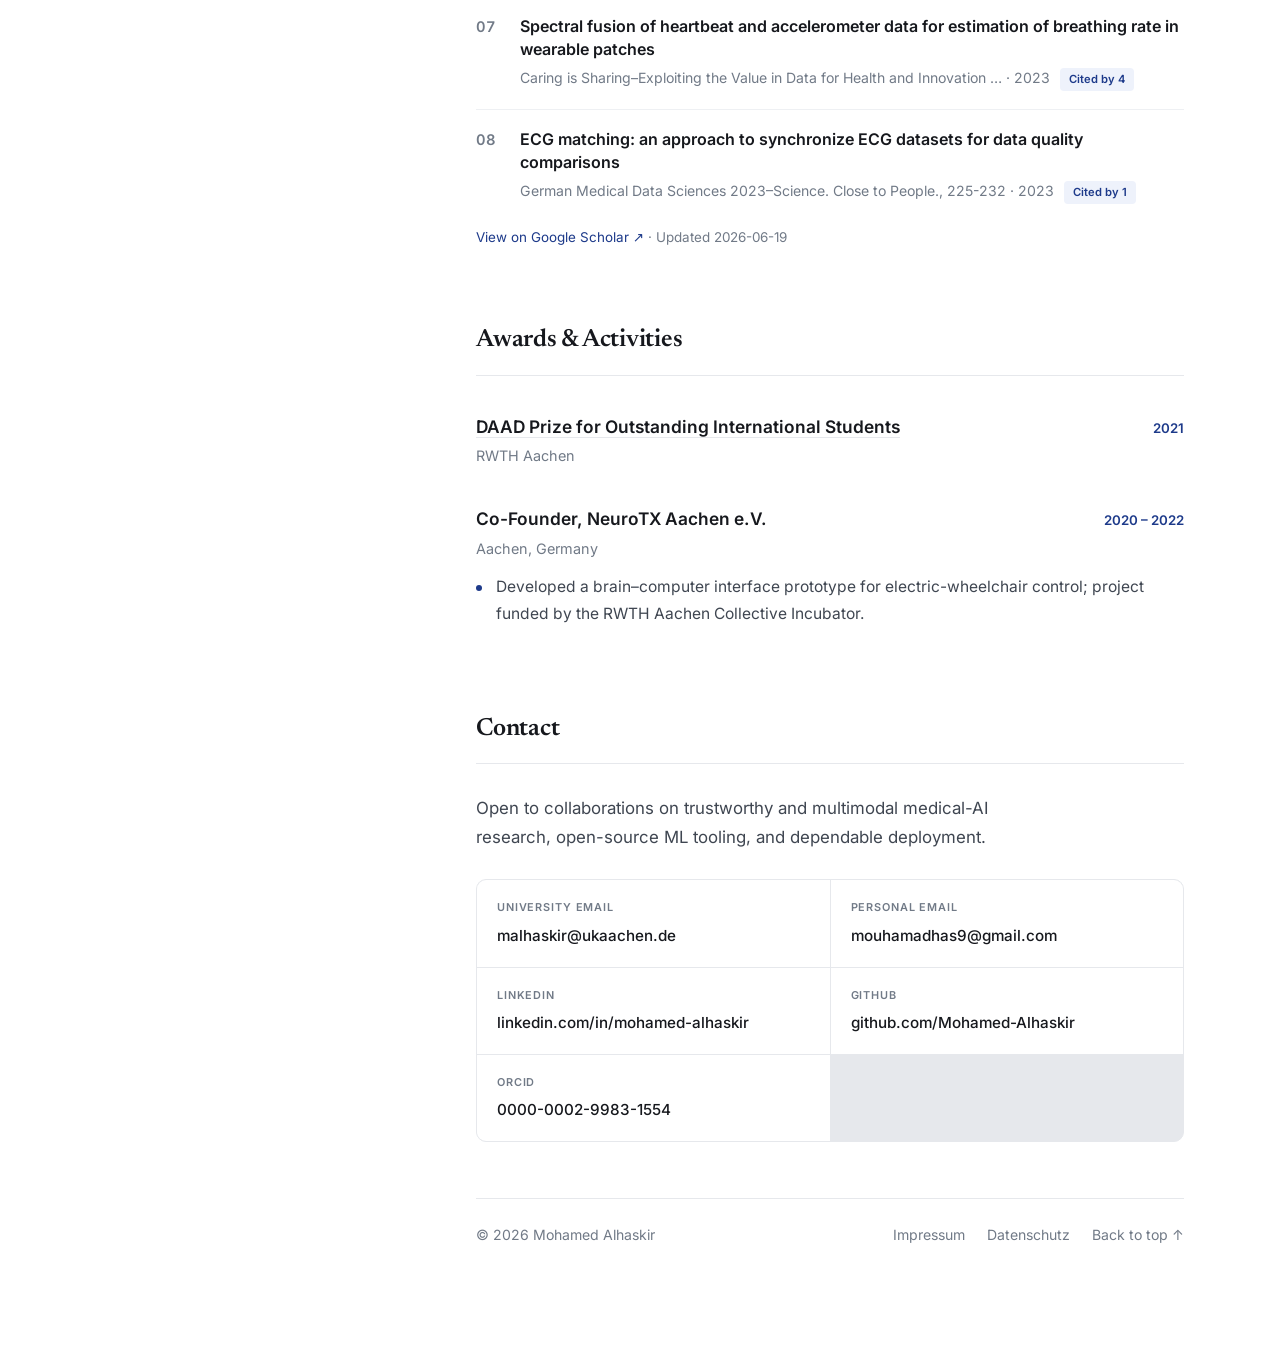
==== commit 1110baf0: "update" ====
--- a/index.html
+++ b/index.html
@@ -9,6 +9,7 @@
     <meta name="author" content="Mohamed Alhaskir">
     <meta name="robots" content="index, follow">
     <link rel="canonical" href="https://mohamed-alhaskir.github.io/">
+    <link rel="icon" href="favicon.svg" type="image/svg+xml">
 
     <!-- Open Graph / social -->
     <meta property="og:type" content="profile">
@@ -16,11 +17,16 @@
     <meta property="og:title" content="Mohamed Alhaskir — Medical AI Researcher">
     <meta property="og:description" content="PhD Candidate in Medical AI and Machine Learning Researcher & Engineer at RWTH Aachen University.">
     <meta property="og:url" content="https://mohamed-alhaskir.github.io/">
+    <meta property="og:image" content="https://mohamed-alhaskir.github.io/og-card.png">
+    <meta property="og:image:width" content="1200">
+    <meta property="og:image:height" content="630">
+    <meta property="og:image:alt" content="Mohamed Alhaskir — PhD Candidate, Medical AI, RWTH Aachen University">
     <meta property="profile:first_name" content="Mohamed">
     <meta property="profile:last_name" content="Alhaskir">
-    <meta name="twitter:card" content="summary">
+    <meta name="twitter:card" content="summary_large_image">
     <meta name="twitter:title" content="Mohamed Alhaskir — Medical AI Researcher">
     <meta name="twitter:description" content="PhD Candidate in Medical AI and Machine Learning Researcher & Engineer at RWTH Aachen University.">
+    <meta name="twitter:image" content="https://mohamed-alhaskir.github.io/og-card.png">
 
     <!-- Structured data: tells Google this page is about the person Mohamed Alhaskir -->
     <script type="application/ld+json">
@@ -72,18 +78,6 @@
       },
       {
         "@type": "ScholarlyArticle",
-        "headline": "Trustworthy Artificial Intelligence: Seizure Detection by Wearables Following International Consensus Guidelines",
-        "datePublished": "2026",
-        "author": { "@id": "https://mohamed-alhaskir.github.io/#person" }
-      },
-      {
-        "@type": "ScholarlyArticle",
-        "headline": "Automated Multimodal Feedback Generation for Pediatric Simulation Training (HaMoJo)",
-        "datePublished": "2026",
-        "author": { "@id": "https://mohamed-alhaskir.github.io/#person" }
-      },
-      {
-        "@type": "ScholarlyArticle",
         "headline": "Reliable Detection of Focal Onset Impaired Awareness Seizures Using Wearable ECG",
         "datePublished": "2026",
         "isPartOf": { "@type": "Periodical", "name": "Computer Methods and Programs in Biomedicine" },
@@ -100,6 +94,38 @@
         "@type": "ScholarlyArticle",
         "headline": "The Role of Self-Supervised Pretraining in Differentially Private Medical Image Analysis",
         "datePublished": "2026",
+        "author": { "@id": "https://mohamed-alhaskir.github.io/#person" }
+      },
+      {
+        "@type": "ScholarlyArticle",
+        "headline": "A Regional Data Space for Urgent and Emergency Care in Germany",
+        "datePublished": "2026",
+        "isPartOf": { "@type": "Periodical", "name": "Studies in Health Technology and Informatics" },
+        "author": { "@id": "https://mohamed-alhaskir.github.io/#person" }
+      },
+      {
+        "@type": "ScholarlyArticle",
+        "headline": "Trans-sectoral Patient Pathways in Urgent and Emergency Care (TRANSPARENT study): Protocol for a Prospective, Mixed-Methods Study in Germany",
+        "datePublished": "2026",
+        "isPartOf": { "@type": "Periodical", "name": "BMJ Open" },
+        "author": { "@id": "https://mohamed-alhaskir.github.io/#person" }
+      },
+      {
+        "@type": "ScholarlyArticle",
+        "headline": "Feasibility of LLM-Assisted Communication Feedback in Simulation-Based Medical Education: A Pilot Study",
+        "datePublished": "2026",
+        "author": { "@id": "https://mohamed-alhaskir.github.io/#person" }
+      },
+      {
+        "@type": "ScholarlyArticle",
+        "headline": "Beating the Clock: A Prediction Model for Timely Care in Emergency Departments",
+        "datePublished": "2024",
+        "author": { "@id": "https://mohamed-alhaskir.github.io/#person" }
+      },
+      {
+        "@type": "ScholarlyArticle",
+        "headline": "Spectral Fusion of Heartbeat and Accelerometer Data for Estimation of Breathing Rate in Wearable Patches",
+        "datePublished": "2023",
         "author": { "@id": "https://mohamed-alhaskir.github.io/#person" }
       }
       ]
@@ -112,6 +138,12 @@
 </head>
 <body>
     <div class="layout">
+        <!-- Mobile hamburger toggle (hidden on desktop) -->
+        <button class="nav-toggle" type="button" aria-expanded="false" aria-controls="navLinks" aria-label="Toggle navigation menu">
+            <span class="nav-toggle-bar" aria-hidden="true"></span>
+            <span class="nav-toggle-bar" aria-hidden="true"></span>
+            <span class="nav-toggle-bar" aria-hidden="true"></span>
+        </button>
         <!-- Sidebar -->
         <aside class="sidebar" id="top">
             <div class="sidebar-inner">
@@ -119,8 +151,7 @@
                     <p class="eyebrow">PhD Candidate · Medical AI</p>
                     <h1>Mohamed Alhaskir</h1>
                     <p class="tagline">
-                        Machine learning researcher &amp; engineer building robust, deployable AI
-                        for biomedical data in high-stakes settings.
+                        Machine learning researcher &amp; engineer building robust, deployable AI.
                     </p>
                     <nav class="side-nav">
                         <ul id="navLinks">
@@ -143,8 +174,8 @@
                     </ul>
                     <figure class="heritage">
                         <div class="heritage-logos">
-                            <img src="aleppo-logo.png" alt="Calligraphic emblem of Aleppo (حلب), Syria" class="aleppo-logo" width="110" loading="lazy">
-                            <img src="Charlemagne_autograph.svg" alt="Monogram autograph of Charlemagne" class="charlemagne-logo" width="110" height="100" loading="lazy">
+                            <img src="aleppo-logo.png" alt="Calligraphic emblem of Aleppo (حلب), Syria" class="aleppo-logo" width="96" height="96" loading="lazy">
+                            <img src="Charlemagne_autograph.svg" alt="Monogram autograph of Charlemagne" class="charlemagne-logo" width="120" height="100" loading="lazy">
                         </div>
                     </figure>
                 </div>
@@ -301,14 +332,6 @@
                      below is the fallback shown if that file is unavailable. -->
                 <ol class="pubs" id="pubs">
                     <li>
-                        <p class="pub-title">Trustworthy Artificial Intelligence: Seizure Detection by Wearables Following International Consensus Guidelines</p>
-                        <p class="pub-meta">Alhaskir, M., et al. · 2026 <span class="tag">Under review</span></p>
-                    </li>
-                    <li>
-                        <p class="pub-title">Automated Multimodal Feedback Generation for Pediatric Simulation Training (HaMoJo)</p>
-                        <p class="pub-meta">Alhaskir, M., et al. · 2026 <span class="tag">Under review</span></p>
-                    </li>
-                    <li>
                         <p class="pub-title">Reliable Detection of Focal Onset Impaired Awareness Seizures Using Wearable ECG</p>
                         <p class="pub-meta">Alhaskir, M., et al. · Computer Methods and Programs in Biomedicine, 279, 2026</p>
                     </li>
--- a/style.css
+++ b/style.css
@@ -207,7 +207,21 @@
 .reveal.visible { opacity: 1; transform: translateY(0); }
 
 /* ---------- Mobile toggle (hidden on desktop) ---------- */
-.nav-toggle { display: none; }
+.nav-toggle {
+    display: none;
+    position: fixed; top: 16px; right: 16px; z-index: 100;
+    width: 44px; height: 44px; padding: 0;
+    background: var(--bg); border: 1px solid var(--line); border-radius: 8px;
+    cursor: pointer;
+    flex-direction: column; align-items: center; justify-content: center; gap: 5px;
+}
+.nav-toggle-bar {
+    width: 20px; height: 2px; background: var(--ink); border-radius: 2px;
+    transition: transform .2s, opacity .2s;
+}
+body.nav-open .nav-toggle-bar:nth-child(1) { transform: translateY(7px) rotate(45deg); }
+body.nav-open .nav-toggle-bar:nth-child(2) { opacity: 0; }
+body.nav-open .nav-toggle-bar:nth-child(3) { transform: translateY(-7px) rotate(-45deg); }
 
 /* ---------- Responsive ---------- */
 @media (max-width: 960px) {
@@ -227,9 +241,11 @@
     .sidebar-inner { display: block; }
     .sidebar h1 { font-size: 2.3rem; }
     .tagline { max-width: 520px; }
-    .side-nav { margin-top: 26px; }
-    .side-nav ul { display: flex; flex-wrap: wrap; gap: 6px 22px; }
-    .side-link { padding: 2px 0 !important; }
+    .nav-toggle { display: flex; }
+    .side-nav { display: none; margin-top: 26px; }
+    body.nav-open .side-nav { display: block; }
+    .side-nav ul { display: flex; flex-direction: column; gap: 4px; }
+    .side-link { padding: 6px 0 !important; }
     .side-link::before { display: none; }
     .side-link:hover, .side-link.active { padding-left: 0; }
     .sidebar-bottom { margin-top: 28px; }
@@ -249,3 +265,47 @@
     html { scroll-behavior: auto; }
     .reveal { opacity: 1; transform: none; }
 }
+
+/* ---------- Dark mode ---------- */
+@media (prefers-color-scheme: dark) {
+    :root {
+        --navy: #8aa9ff;
+        --navy-dark: #a8bfff;
+        --ink: #e6edf3;
+        --body: #c9d1d9;
+        --muted: #8b949e;
+        --line: #30363d;
+        --line-soft: #21262d;
+        --bg: #0e1116;
+        --accent-soft: rgba(138, 169, 255, 0.12);
+    }
+    .aleppo-logo, .charlemagne-logo { filter: invert(0.92); opacity: 0.85; }
+    .contact-list a { background: #161b22; }
+    .contact-list a:hover { background: #1c2128; }
+    .nav-toggle { background: #161b22; }
+    .btn-primary { color: #0e1116; }
+}
+
+/* ---------- Print stylesheet ---------- */
+@media print {
+    @page { margin: 18mm; }
+    body { font-size: 11pt; line-height: 1.5; color: #000; background: #fff; }
+    .layout { display: block; max-width: none; }
+    .sidebar {
+        position: static; width: 100%; height: auto; padding: 0 0 24px;
+        border-right: 0; border-bottom: 1px solid #999;
+    }
+    .sidebar-inner { display: block; }
+    .sidebar h1 { font-size: 22pt; }
+    .nav-toggle, .side-nav, .btn, .heritage, .reveal { display: none !important; }
+    .reveal { opacity: 1 !important; transform: none !important; }
+    .content { padding: 24px 0 0; max-width: none; }
+    .block { padding: 12px 0; page-break-inside: avoid; }
+    .block-title { font-size: 13pt; margin-bottom: 12px; padding-bottom: 4px; }
+    .entry, .pubs li, .skill-row { page-break-inside: avoid; }
+    .interests span, .tag { background: transparent; color: #000; border: 1px solid #999; }
+    .contact-list { display: block; border: 0; }
+    .contact-list a { background: transparent; padding: 4px 0; border: 0; }
+    .content-footer, .pubs-note { display: none; }
+    a { color: #000; text-decoration: none; }
+}
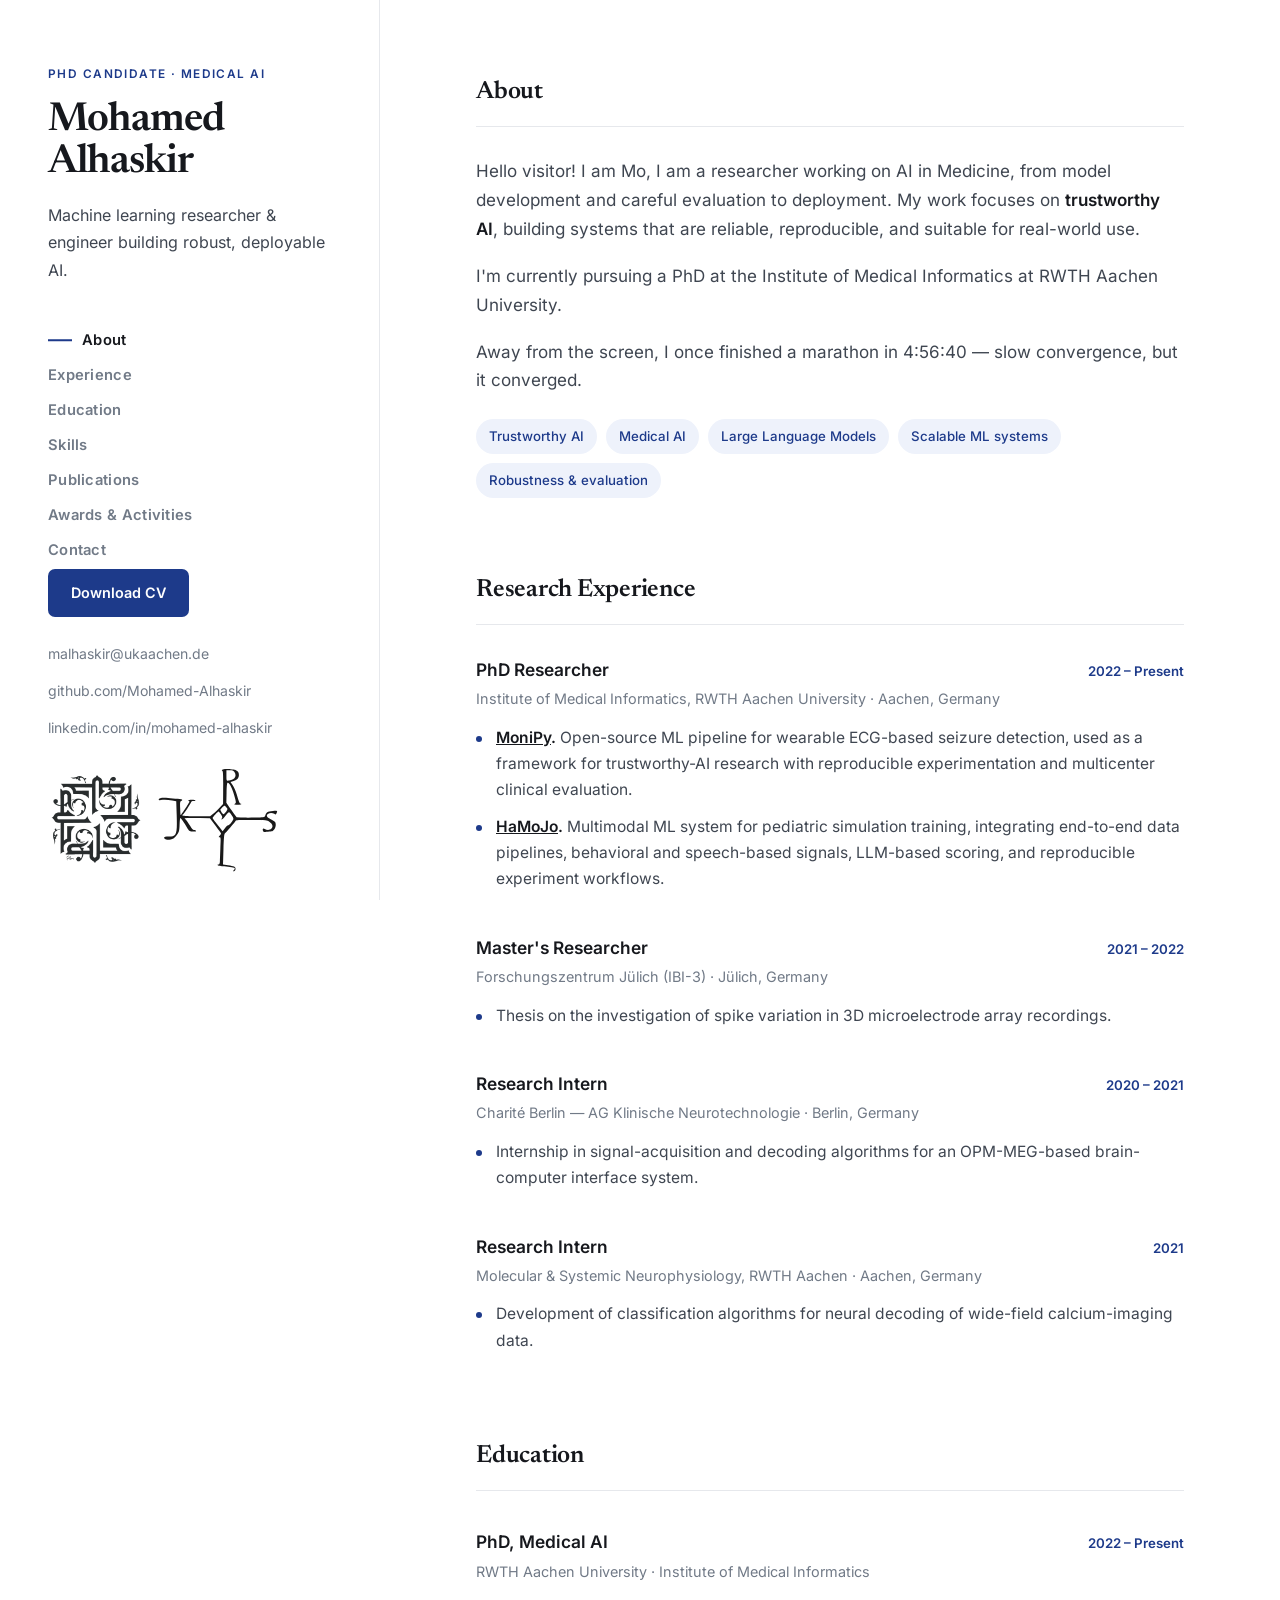
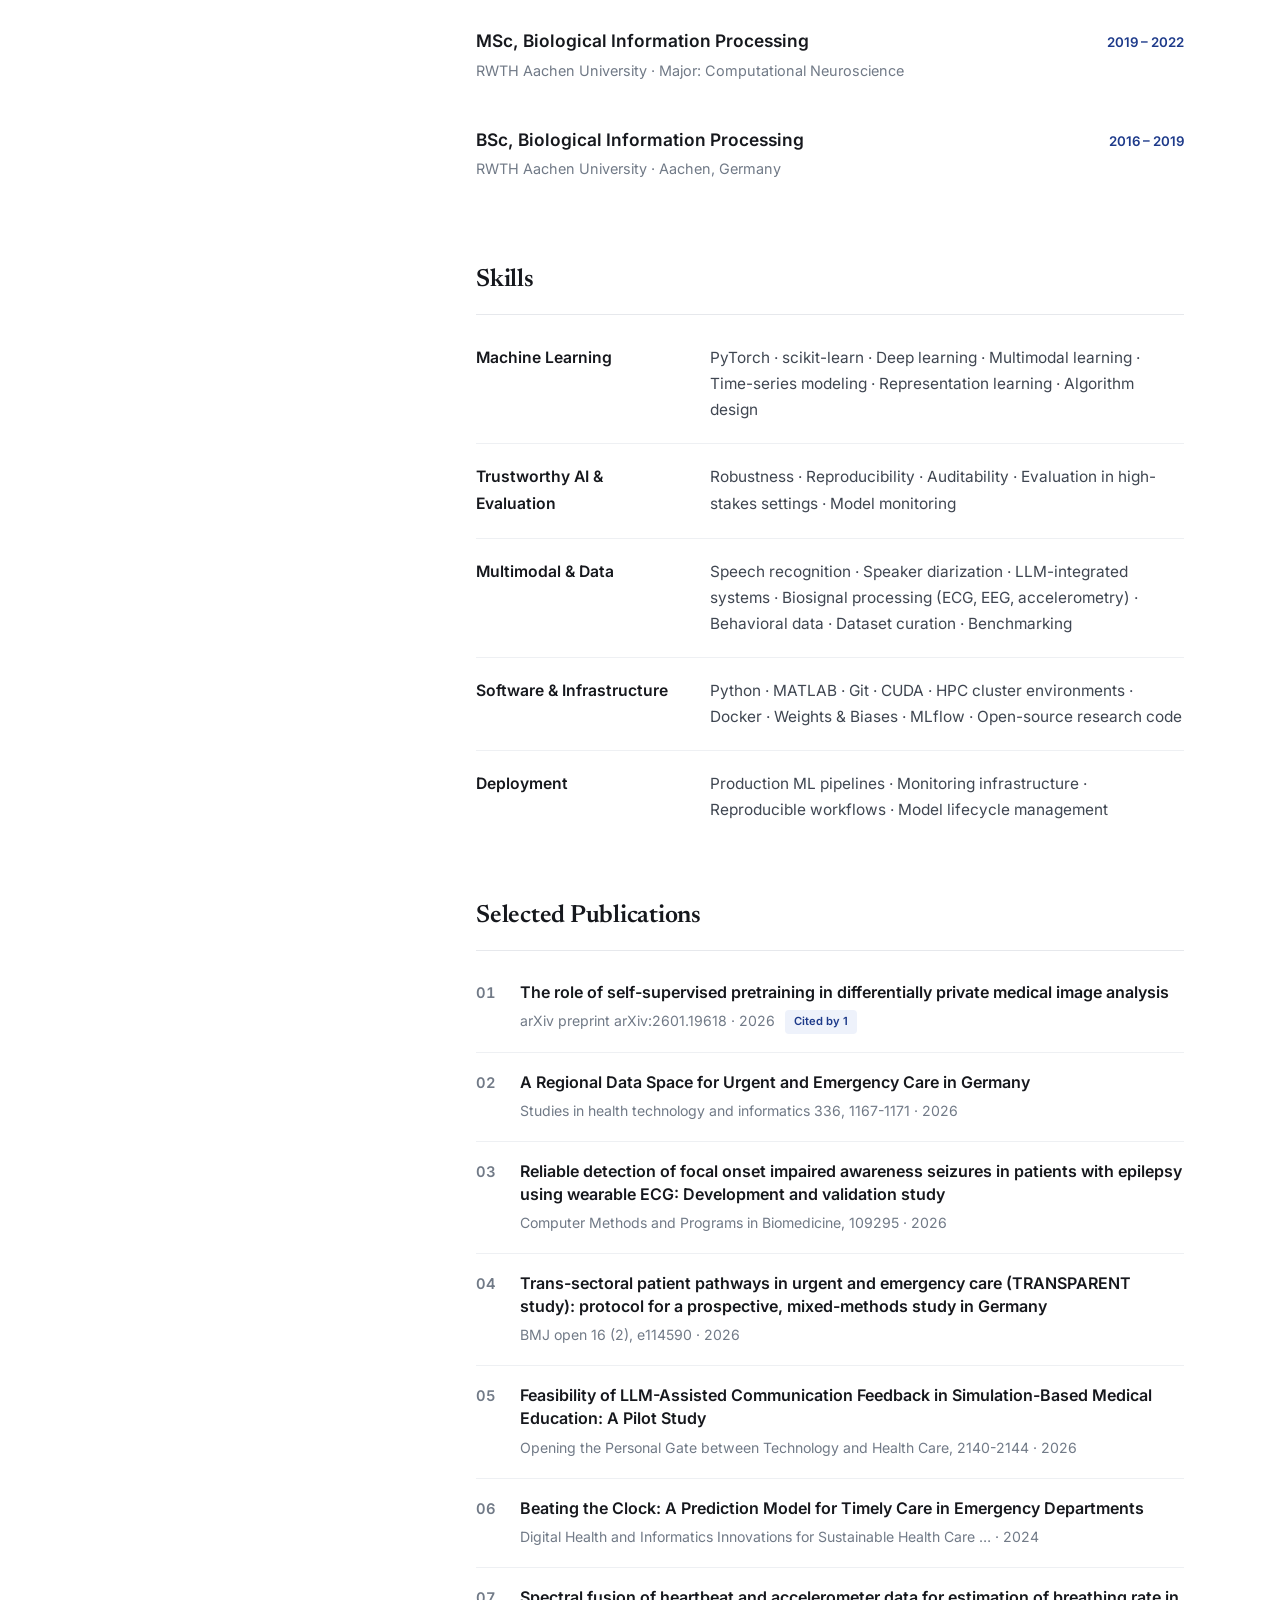
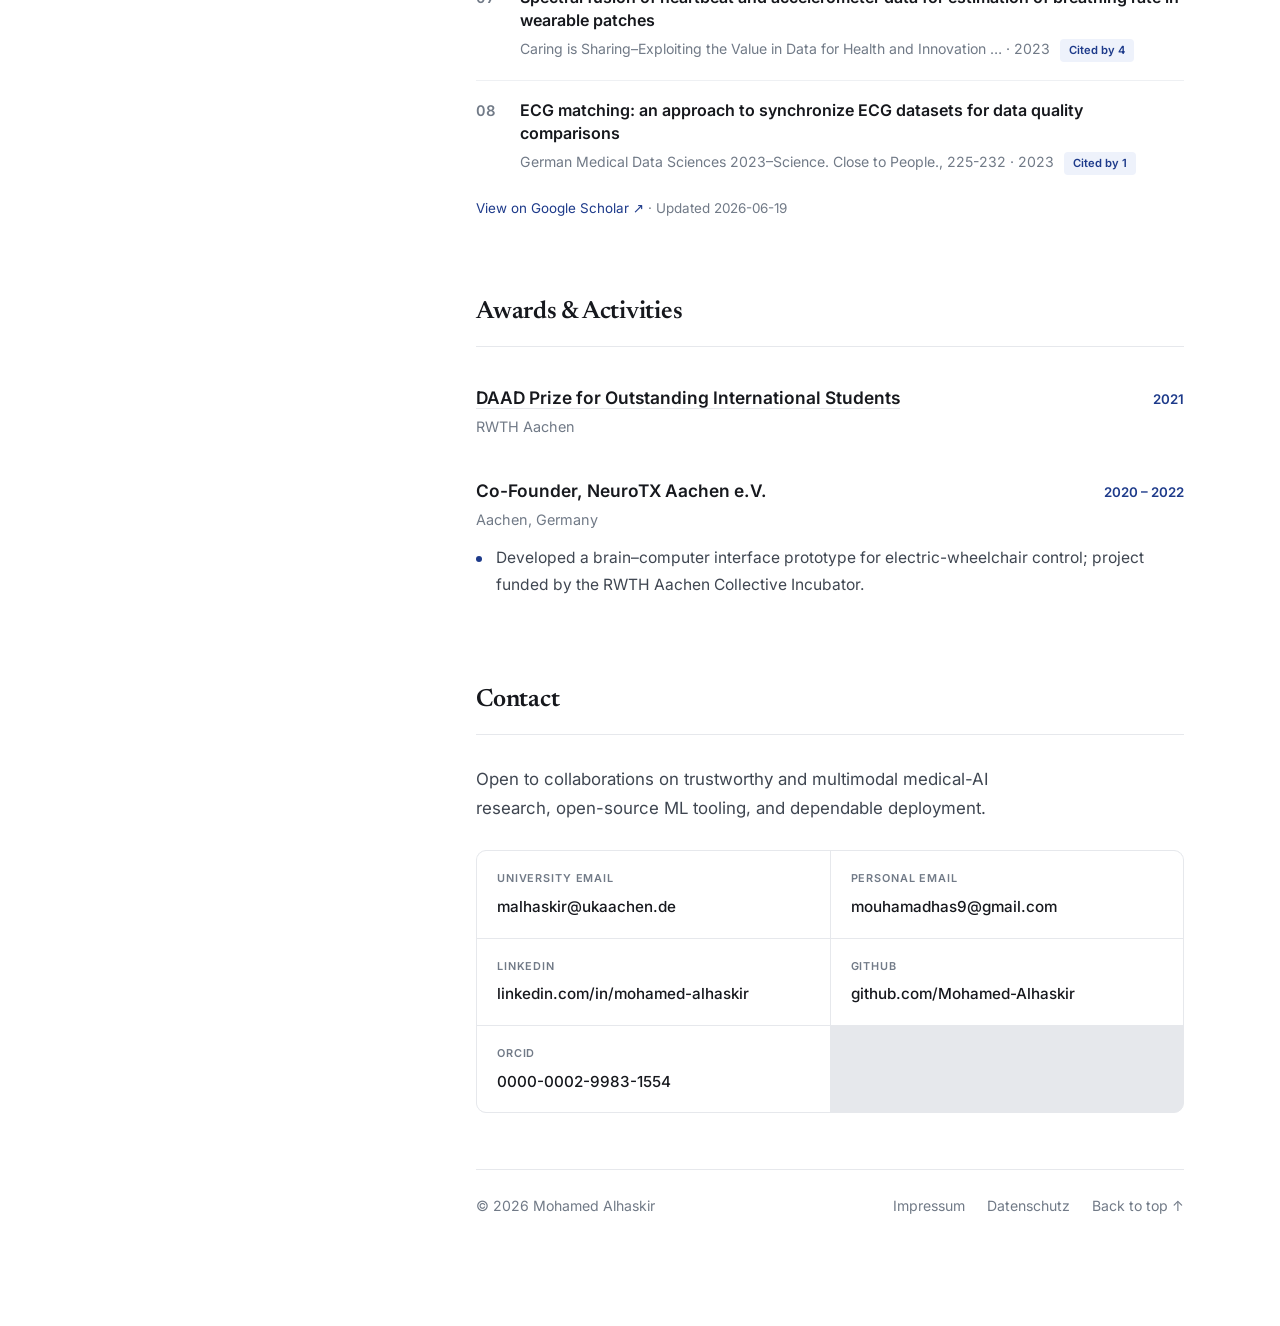
==== commit 24e3f8ea: "update" ====
--- a/index.html
+++ b/index.html
@@ -49,7 +49,7 @@
         "givenName": "Mohamed",
         "familyName": "Alhaskir",
         "jobTitle": "PhD Candidate in Medical AI · Machine Learning Researcher",
-        "description": "Machine learning researcher focused on trustworthy medical AI, biomedical data, wearable seizure detection, multimodal learning, and deployable AI systems.",
+        "description": "Machine learning researcher focused on trustworthy medical AI, biomedical data, and deployable AI systems.",
         "url": "https://mohamed-alhaskir.github.io/",
         "nationality": ["Syrian", "German"],
         "knowsAbout": [
@@ -193,7 +193,7 @@
                             are reliable, reproducible, and suitable for real-world use.
                         </p>
                         <p>
-                            I'm interested in multimodal models, empirical deep learning, and the practical foundations of dependable AI systems. I'm currently pursuing a PhD at the Institute of Medical Informatics at RWTH Aachen University.
+                            I'm currently pursuing a PhD at the Institute of Medical Informatics at RWTH Aachen University.
                         </p>
                         <p>
                             Away from the screen, I once finished a marathon in 4:56:40 — slow convergence, but it converged.
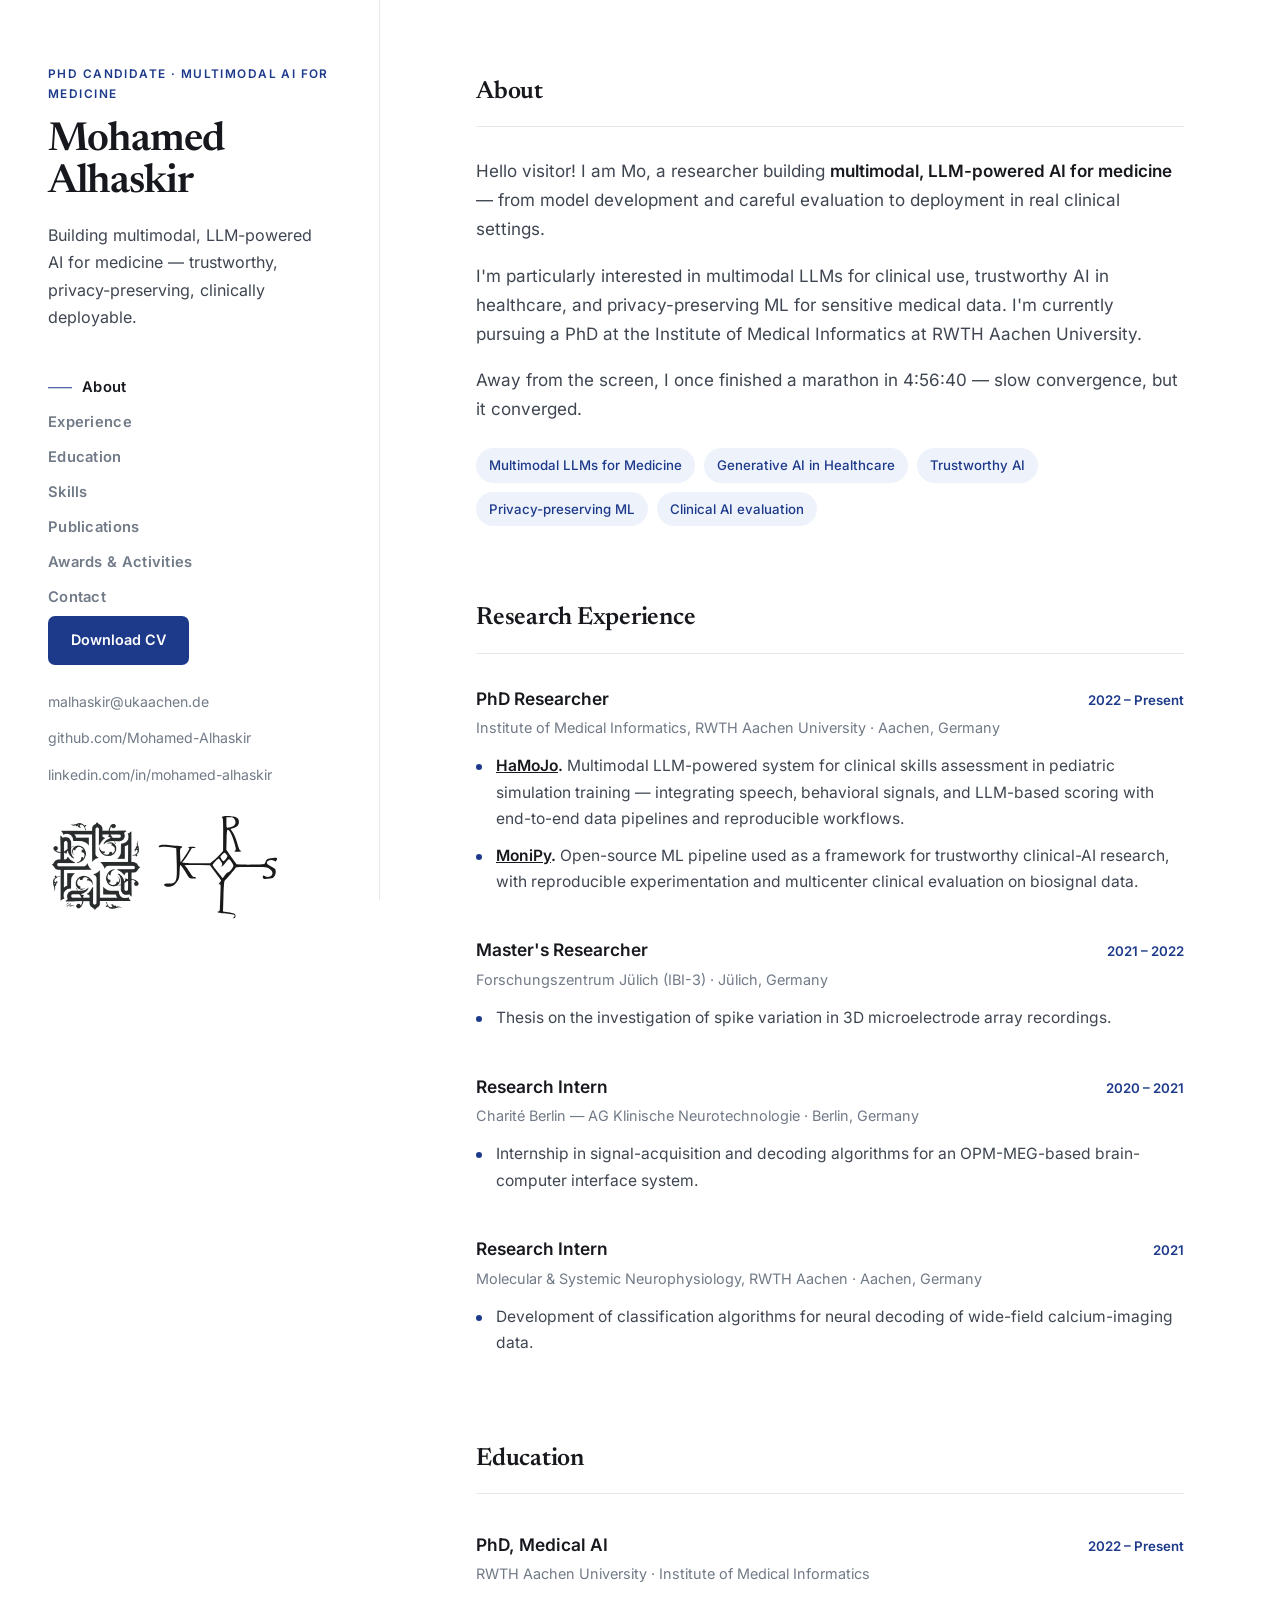
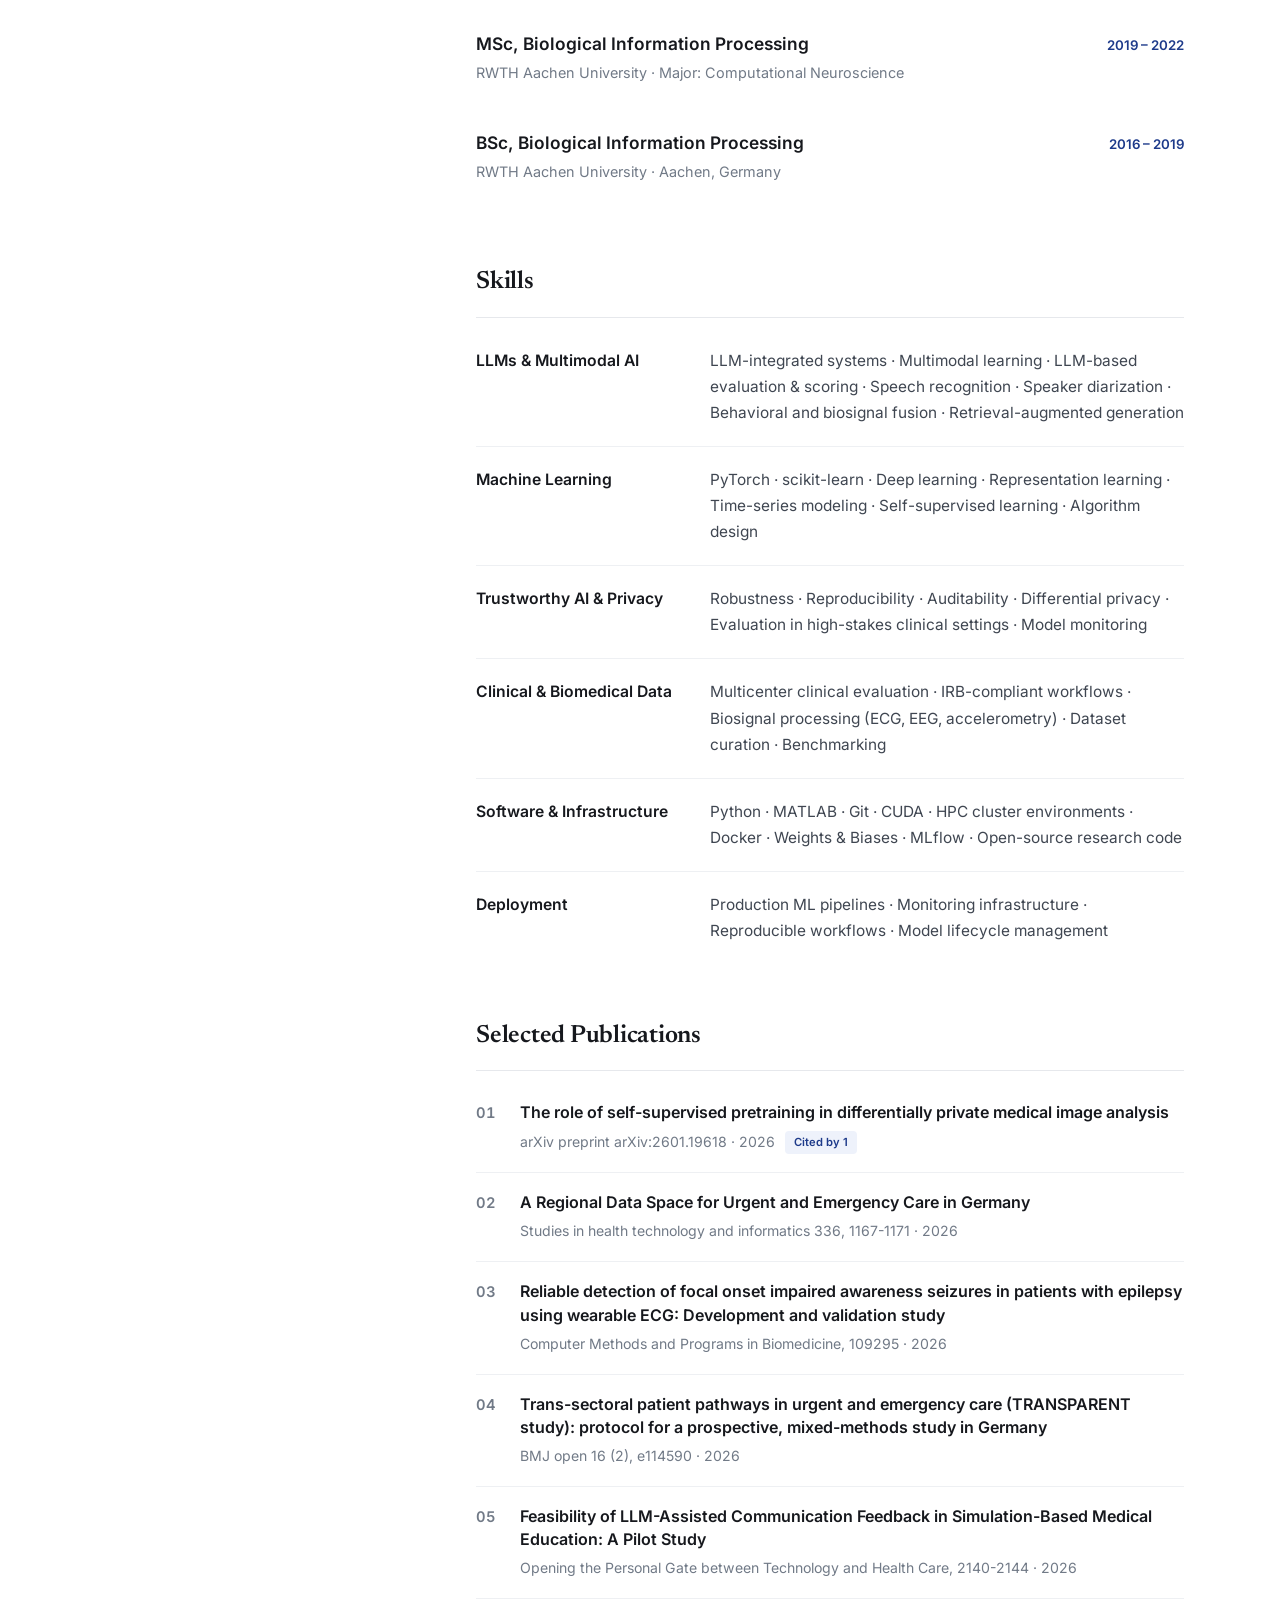
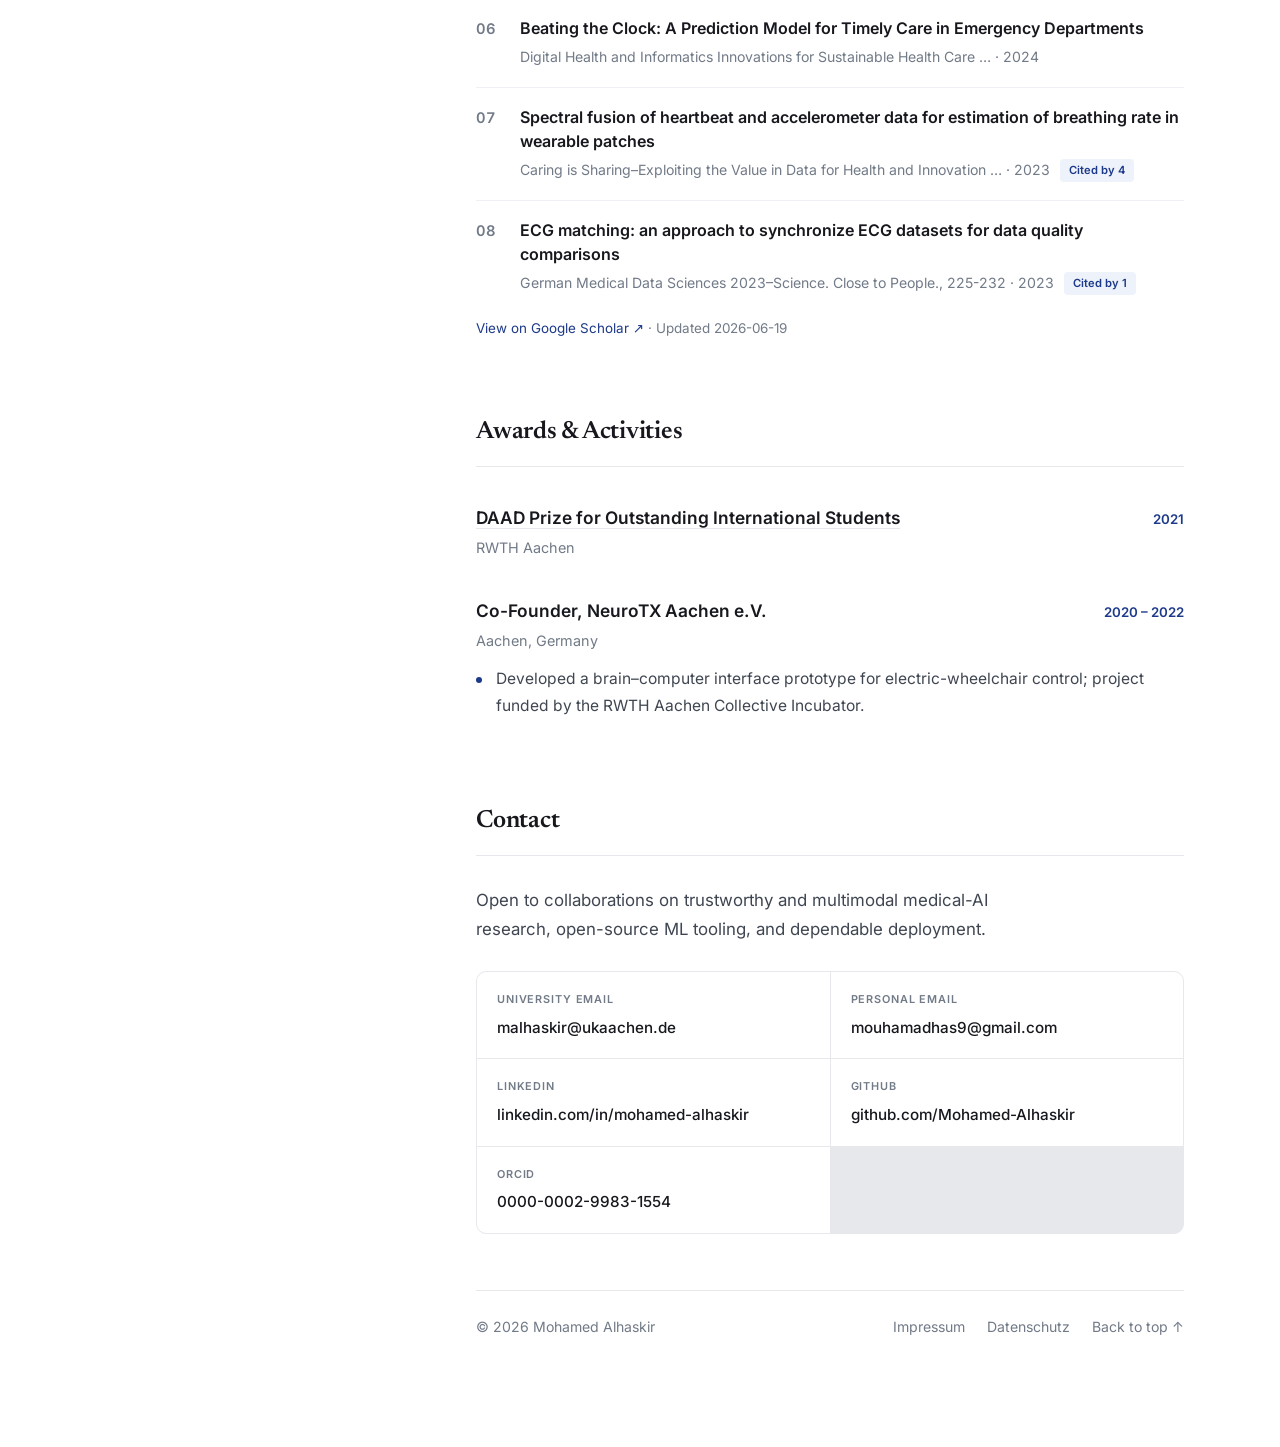
==== commit 08f2998b: "update" ====
--- a/index.html
+++ b/index.html
@@ -3,9 +3,9 @@
 <head>
     <meta charset="UTF-8">
     <meta name="viewport" content="width=device-width, initial-scale=1.0">
-    <title>Mohamed Alhaskir — Medical AI Researcher | Trustworthy AI, Multimodal Healthcare AI</title>
+    <title>Mohamed Alhaskir — Multimodal AI for Medicine | LLMs, Trustworthy Clinical AI</title>
     <meta name="google-site-verification" content="TWH-ot7mnvCiY1lKqveMQjRNDfymtRinCogtLpKWZnI" />
-    <meta name="description" content="Mohamed Alhaskir — PhD Candidate in Medical AI, Machine Learning Researcher & Engineer at RWTH Aachen University. Trustworthy AI, multimodal learning, and dependable ML systems.">
+    <meta name="description" content="Mohamed Alhaskir — PhD Candidate at RWTH Aachen building multimodal LLM-powered AI for medicine: trustworthy, privacy-preserving, deployable clinical systems.">
     <meta name="author" content="Mohamed Alhaskir">
     <meta name="robots" content="index, follow">
     <link rel="canonical" href="https://mohamed-alhaskir.github.io/">
@@ -14,18 +14,18 @@
     <!-- Open Graph / social -->
     <meta property="og:type" content="profile">
     <meta property="og:site_name" content="Mohamed Alhaskir">
-    <meta property="og:title" content="Mohamed Alhaskir — Medical AI Researcher">
-    <meta property="og:description" content="PhD Candidate in Medical AI and Machine Learning Researcher & Engineer at RWTH Aachen University.">
+    <meta property="og:title" content="Mohamed Alhaskir — Multimodal AI for Medicine">
+    <meta property="og:description" content="PhD Candidate at RWTH Aachen building multimodal LLM-powered AI for medicine: trustworthy, privacy-preserving, deployable clinical systems.">
     <meta property="og:url" content="https://mohamed-alhaskir.github.io/">
     <meta property="og:image" content="https://mohamed-alhaskir.github.io/og-card.png">
     <meta property="og:image:width" content="1200">
     <meta property="og:image:height" content="630">
-    <meta property="og:image:alt" content="Mohamed Alhaskir — PhD Candidate, Medical AI, RWTH Aachen University">
+    <meta property="og:image:alt" content="Mohamed Alhaskir — Multimodal AI for Medicine, LLMs, RWTH Aachen University">
     <meta property="profile:first_name" content="Mohamed">
     <meta property="profile:last_name" content="Alhaskir">
     <meta name="twitter:card" content="summary_large_image">
-    <meta name="twitter:title" content="Mohamed Alhaskir — Medical AI Researcher">
-    <meta name="twitter:description" content="PhD Candidate in Medical AI and Machine Learning Researcher & Engineer at RWTH Aachen University.">
+    <meta name="twitter:title" content="Mohamed Alhaskir — Multimodal AI for Medicine">
+    <meta name="twitter:description" content="PhD Candidate at RWTH Aachen building multimodal LLM-powered AI for medicine: trustworthy, privacy-preserving, deployable clinical systems.">
     <meta name="twitter:image" content="https://mohamed-alhaskir.github.io/og-card.png">
 
     <!-- Structured data: tells Google this page is about the person Mohamed Alhaskir -->
@@ -48,18 +48,19 @@
         "alternateName": "Mohamed-Alhaskir",
         "givenName": "Mohamed",
         "familyName": "Alhaskir",
-        "jobTitle": "PhD Candidate in Medical AI · Machine Learning Researcher",
-        "description": "Machine learning researcher focused on trustworthy medical AI, biomedical data, and deployable AI systems.",
+        "jobTitle": "PhD Candidate · Multimodal AI for Medicine · Machine Learning Researcher",
+        "description": "Machine learning researcher building multimodal LLM-powered AI for medicine — trustworthy, privacy-preserving, and deployable clinical systems.",
         "url": "https://mohamed-alhaskir.github.io/",
         "nationality": ["Syrian", "German"],
         "knowsAbout": [
+          "Multimodal large language models",
+          "Generative AI for medicine",
+          "Trustworthy AI",
+          "Privacy-preserving machine learning",
+          "Clinical AI evaluation",
           "Medical AI",
-          "Trustworthy AI",
-          "Biomedical machine learning",
-          "Wearable seizure detection",
-          "Multimodal learning",
-          "Clinical AI evaluation",
-          "Reproducible machine learning"
+          "Reproducible machine learning",
+          "Biomedical machine learning"
         ],
         "affiliation": {
           "@type": "Organization",
@@ -69,7 +70,7 @@
         "alumniOf": { "@type": "Organization", "name": "RWTH Aachen University" },
         "email": "mailto:malhaskir@ukaachen.de",
         "sameAs": [
-          "https://www.linkedin.com/in/mohamed-alhaskir-20342717a",
+          "https://www.linkedin.com/in/mohamed-alhaskir",
           "https://github.com/Mohamed-Alhaskir",
           "https://scholar.google.com/citations?user=ntHtVD8AAAAJ",
           "https://orcid.org/0000-0002-9983-1554"
@@ -148,10 +149,10 @@
         <aside class="sidebar" id="top">
             <div class="sidebar-inner">
                 <div class="sidebar-top">
-                    <p class="eyebrow">PhD Candidate · Medical AI</p>
+                    <p class="eyebrow">PhD Candidate · Multimodal AI for Medicine</p>
                     <h1>Mohamed Alhaskir</h1>
                     <p class="tagline">
-                        Machine learning researcher &amp; engineer building robust, deployable AI.
+                        Building multimodal, LLM-powered AI for medicine — trustworthy, privacy-preserving, clinically deployable.
                     </p>
                     <nav class="side-nav">
                         <ul id="navLinks">
@@ -170,7 +171,7 @@
                     <ul class="side-contact">
                         <li><a href="mailto:malhaskir@ukaachen.de">malhaskir@ukaachen.de</a></li>
                         <li><a href="https://github.com/Mohamed-Alhaskir" target="_blank" rel="noopener">github.com/Mohamed-Alhaskir</a></li>
-                        <li><a href="https://www.linkedin.com/in/mohamed-alhaskir-20342717a" target="_blank" rel="noopener">linkedin.com/in/mohamed-alhaskir</a></li>
+                        <li><a href="https://www.linkedin.com/in/mohamed-alhaskir" target="_blank" rel="noopener">linkedin.com/in/mohamed-alhaskir</a></li>
                     </ul>
                     <figure class="heritage">
                         <div class="heritage-logos">
@@ -189,21 +190,20 @@
                 <div class="about">
                     <div class="about-text">
                         <p>
-                            Hello visitor! I am Mo, I am a researcher working on AI in Medicine, from model development and careful evaluation to deployment. My work focuses on <strong>trustworthy AI</strong>, building systems that
-                            are reliable, reproducible, and suitable for real-world use.
+                            Hello visitor! I am Mo, a researcher building <strong>multimodal, LLM-powered AI for medicine</strong> — from model development and careful evaluation to deployment in real clinical settings.
                         </p>
                         <p>
-                            I'm currently pursuing a PhD at the Institute of Medical Informatics at RWTH Aachen University.
+                            I'm particularly interested in multimodal LLMs for clinical use, trustworthy AI in healthcare, and privacy-preserving ML for sensitive medical data. I'm currently pursuing a PhD at the Institute of Medical Informatics at RWTH Aachen University.
                         </p>
                         <p>
                             Away from the screen, I once finished a marathon in 4:56:40 — slow convergence, but it converged.
                         </p>
                         <div class="interests">
+                            <span>Multimodal LLMs for Medicine</span>
+                            <span>Generative AI in Healthcare</span>
                             <span>Trustworthy AI</span>
-                            <span>Medical AI</span>
-                            <span>Large Language Models</span>
-                            <span>Scalable ML systems</span>
-                            <span>Robustness &amp; evaluation</span>
+                            <span>Privacy-preserving ML</span>
+                            <span>Clinical AI evaluation</span>
                         </div>
                     </div>
                 </div>
@@ -221,8 +221,8 @@
                             <span class="date">2022 – Present</span>
                         </div>
                         <ul class="bullets">
-                            <li><strong><a href="https://github.com/rwth-imi/monipy" target="_blank" rel="noopener">MoniPy</a>.</strong> Open-source ML pipeline for wearable ECG-based seizure detection, used as a framework for trustworthy-AI research with reproducible experimentation and multicenter clinical evaluation.</li>
-                            <li><strong><a href="https://github.com/Mohamed-Alhaskir/HaMoJo" target="_blank" rel="noopener">HaMoJo</a>.</strong> Multimodal ML system for pediatric simulation training, integrating end-to-end data pipelines, behavioral and speech-based signals, LLM-based scoring, and reproducible experiment workflows.</li>
+                            <li><strong><a href="https://github.com/Mohamed-Alhaskir/HaMoJo" target="_blank" rel="noopener">HaMoJo</a>.</strong> Multimodal LLM-powered system for clinical skills assessment in pediatric simulation training — integrating speech, behavioral signals, and LLM-based scoring with end-to-end data pipelines and reproducible workflows.</li>
+                            <li><strong><a href="https://github.com/rwth-imi/monipy" target="_blank" rel="noopener">MoniPy</a>.</strong> Open-source ML pipeline used as a framework for trustworthy clinical-AI research, with reproducible experimentation and multicenter clinical evaluation on biosignal data.</li>
                         </ul>
                     </article>
 
@@ -304,16 +304,20 @@
                 <h2 class="block-title">Skills</h2>
                 <div class="skills">
                     <div class="skill-row">
+                        <h3>LLMs &amp; Multimodal AI</h3>
+                        <p>LLM-integrated systems · Multimodal learning · LLM-based evaluation &amp; scoring · Speech recognition · Speaker diarization · Behavioral and biosignal fusion · Retrieval-augmented generation</p>
+                    </div>
+                    <div class="skill-row">
                         <h3>Machine Learning</h3>
-                        <p>PyTorch · scikit-learn · Deep learning · Multimodal learning · Time-series modeling · Representation learning · Algorithm design</p>
-                    </div>
-                    <div class="skill-row">
-                        <h3>Trustworthy AI &amp; Evaluation</h3>
-                        <p>Robustness · Reproducibility · Auditability · Evaluation in high-stakes settings · Model monitoring</p>
-                    </div>
-                    <div class="skill-row">
-                        <h3>Multimodal &amp; Data</h3>
-                        <p>Speech recognition · Speaker diarization · LLM-integrated systems · Biosignal processing (ECG, EEG, accelerometry) · Behavioral data · Dataset curation · Benchmarking</p>
+                        <p>PyTorch · scikit-learn · Deep learning · Representation learning · Time-series modeling · Self-supervised learning · Algorithm design</p>
+                    </div>
+                    <div class="skill-row">
+                        <h3>Trustworthy AI &amp; Privacy</h3>
+                        <p>Robustness · Reproducibility · Auditability · Differential privacy · Evaluation in high-stakes clinical settings · Model monitoring</p>
+                    </div>
+                    <div class="skill-row">
+                        <h3>Clinical &amp; Biomedical Data</h3>
+                        <p>Multicenter clinical evaluation · IRB-compliant workflows · Biosignal processing (ECG, EEG, accelerometry) · Dataset curation · Benchmarking</p>
                     </div>
                     <div class="skill-row">
                         <h3>Software &amp; Infrastructure</h3>
@@ -383,7 +387,7 @@
                 <div class="contact-list">
                     <a href="mailto:malhaskir@ukaachen.de"><span>University email</span>malhaskir@ukaachen.de</a>
                     <a href="mailto:mouhamadhas9@gmail.com"><span>Personal email</span>mouhamadhas9@gmail.com</a>
-                    <a href="https://www.linkedin.com/in/mohamed-alhaskir-20342717a" target="_blank" rel="noopener"><span>LinkedIn</span>linkedin.com/in/mohamed-alhaskir</a>
+                    <a href="https://www.linkedin.com/in/mohamed-alhaskir" target="_blank" rel="noopener"><span>LinkedIn</span>linkedin.com/in/mohamed-alhaskir</a>
                     <a href="https://github.com/Mohamed-Alhaskir" target="_blank" rel="noopener"><span>GitHub</span>github.com/Mohamed-Alhaskir</a>
                     <a href="https://orcid.org/0000-0002-9983-1554" target="_blank" rel="noopener"><span>ORCID</span>0000-0002-9983-1554</a>
                 </div>
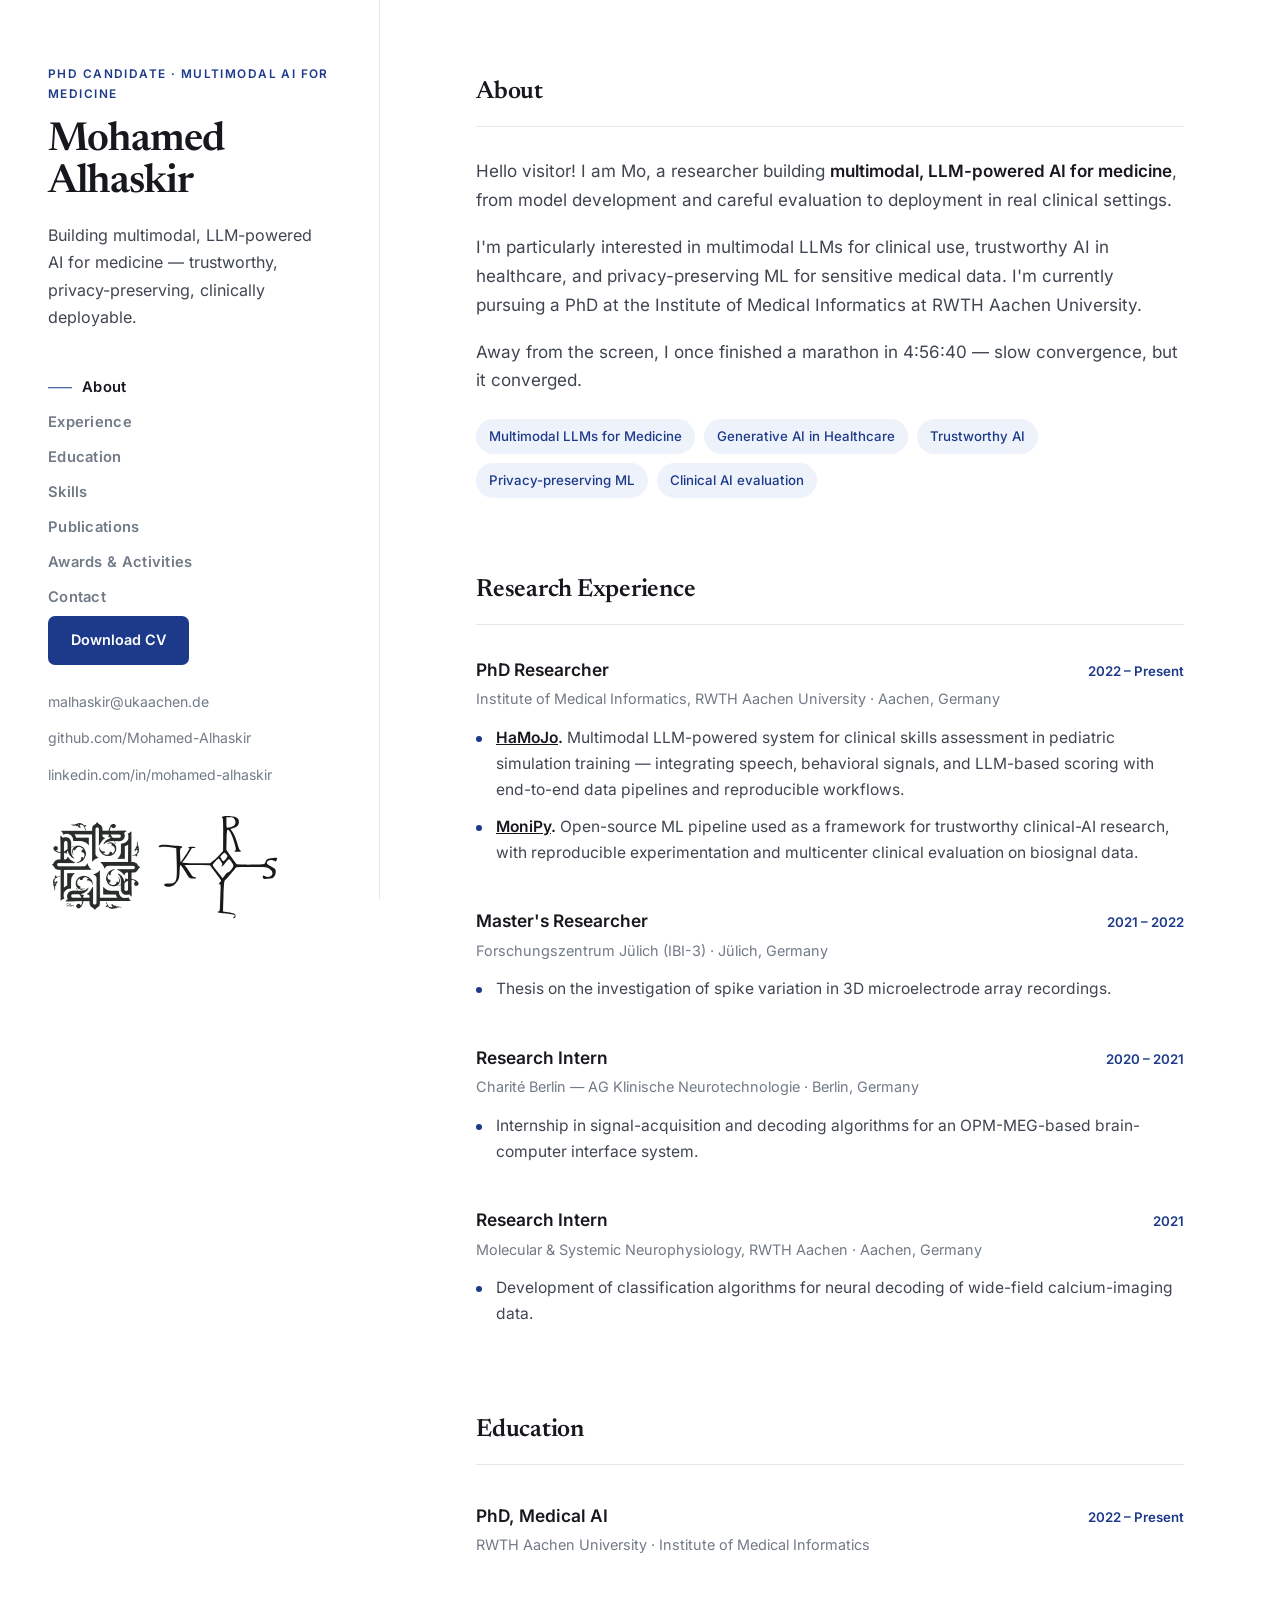
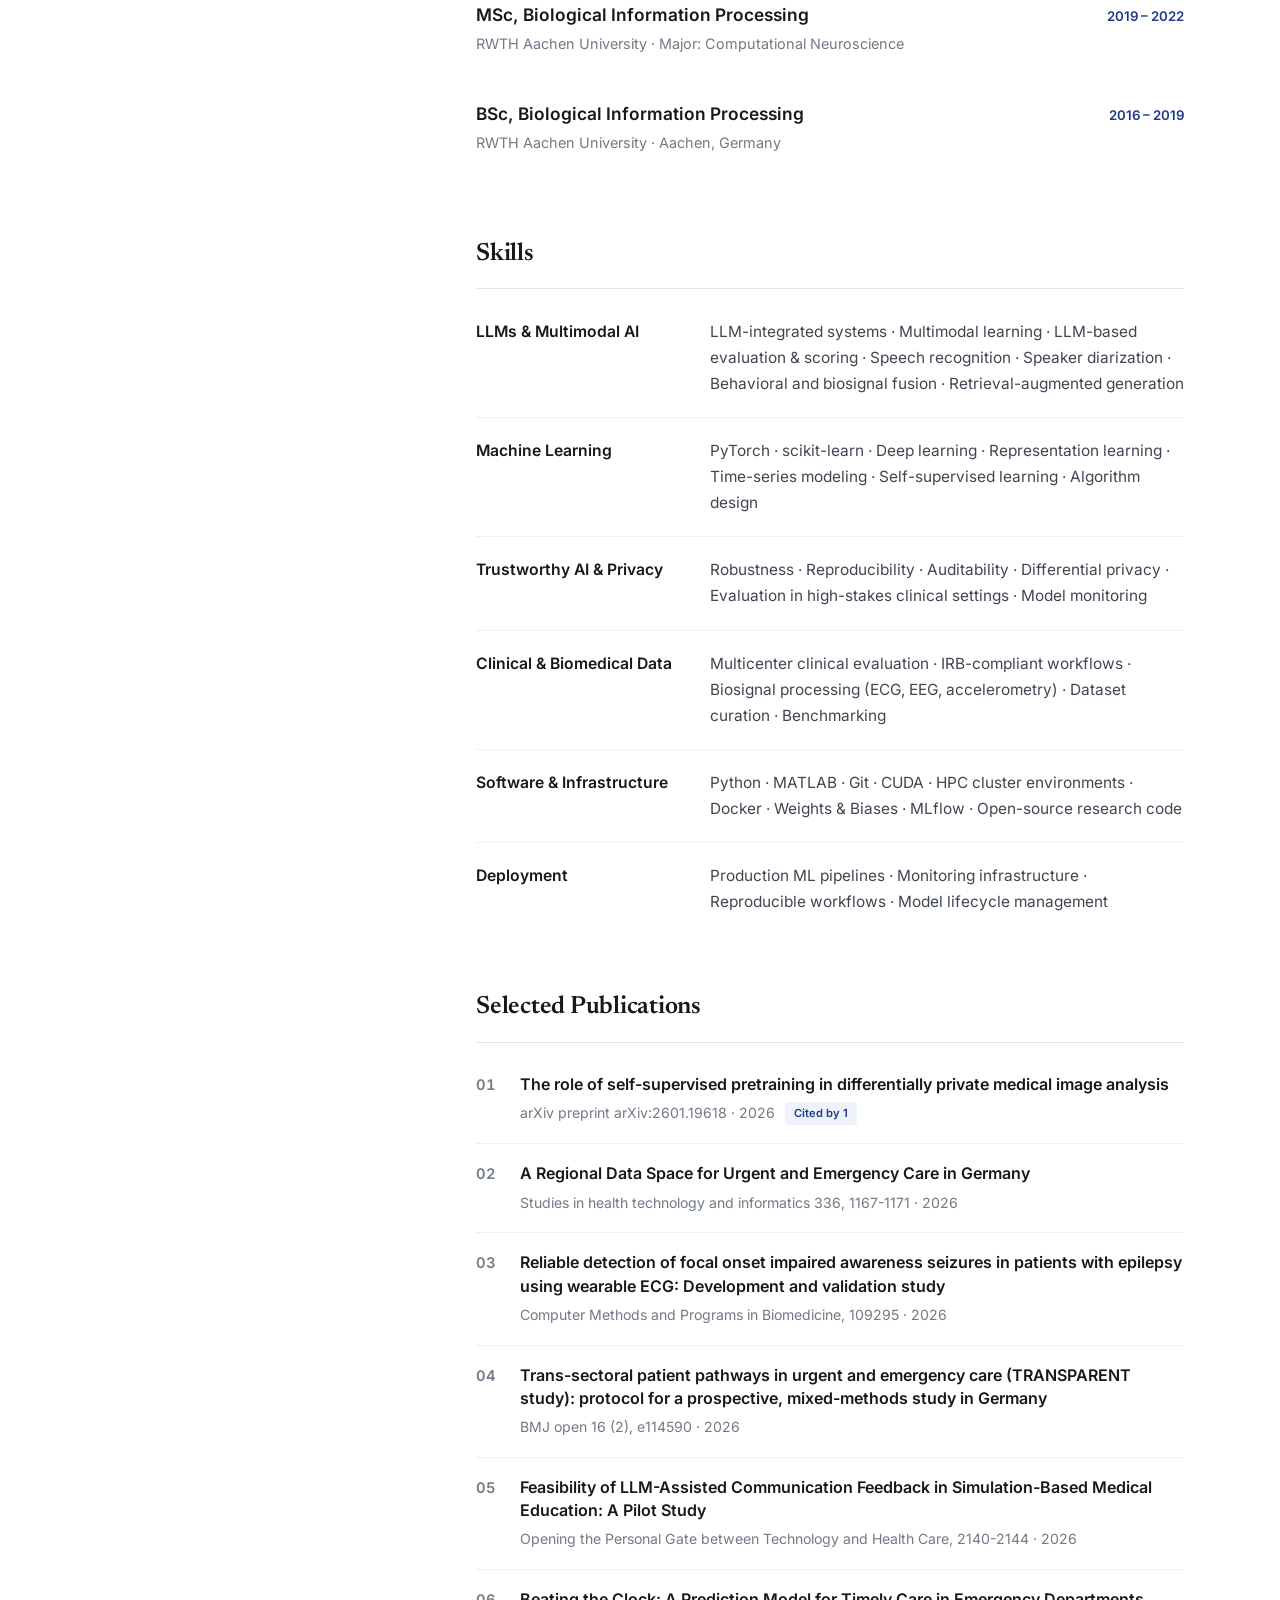
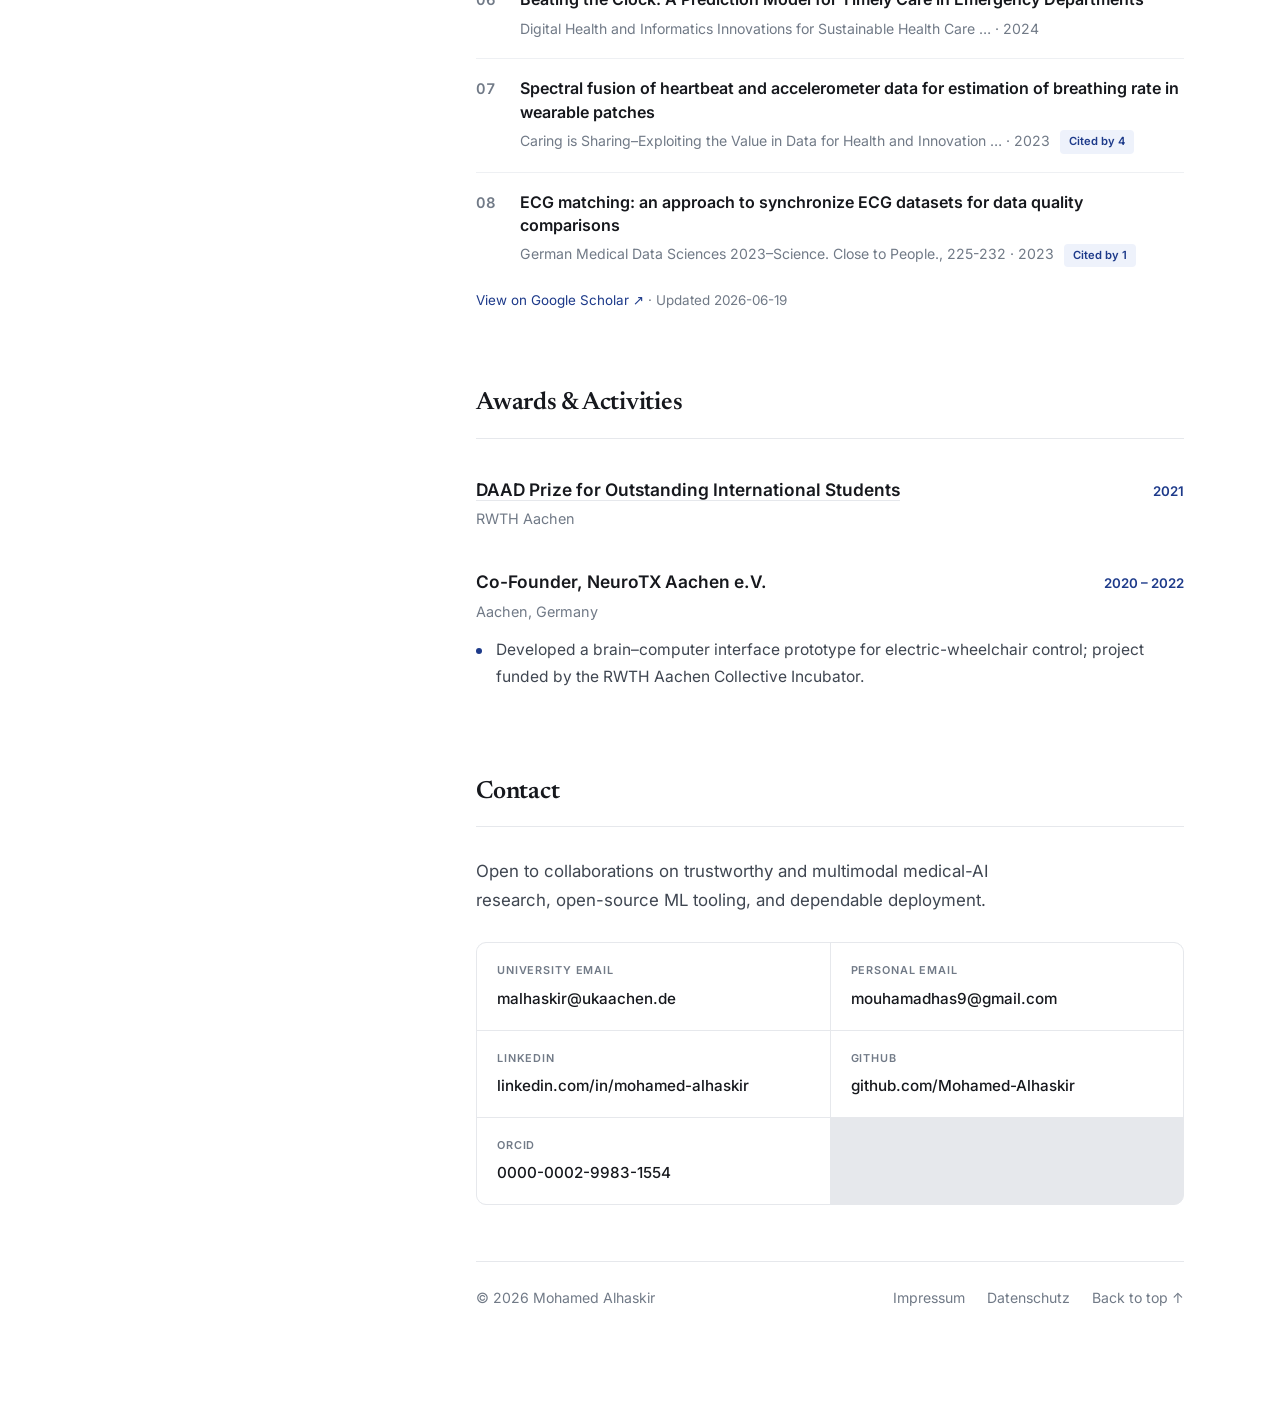
==== commit e4a95519: "update" ====
--- a/index.html
+++ b/index.html
@@ -190,7 +190,7 @@
                 <div class="about">
                     <div class="about-text">
                         <p>
-                            Hello visitor! I am Mo, a researcher building <strong>multimodal, LLM-powered AI for medicine</strong> — from model development and careful evaluation to deployment in real clinical settings.
+                            Hello visitor! I am Mo, a researcher building <strong>multimodal, LLM-powered AI for medicine</strong>, from model development and careful evaluation to deployment in real clinical settings.
                         </p>
                         <p>
                             I'm particularly interested in multimodal LLMs for clinical use, trustworthy AI in healthcare, and privacy-preserving ML for sensitive medical data. I'm currently pursuing a PhD at the Institute of Medical Informatics at RWTH Aachen University.
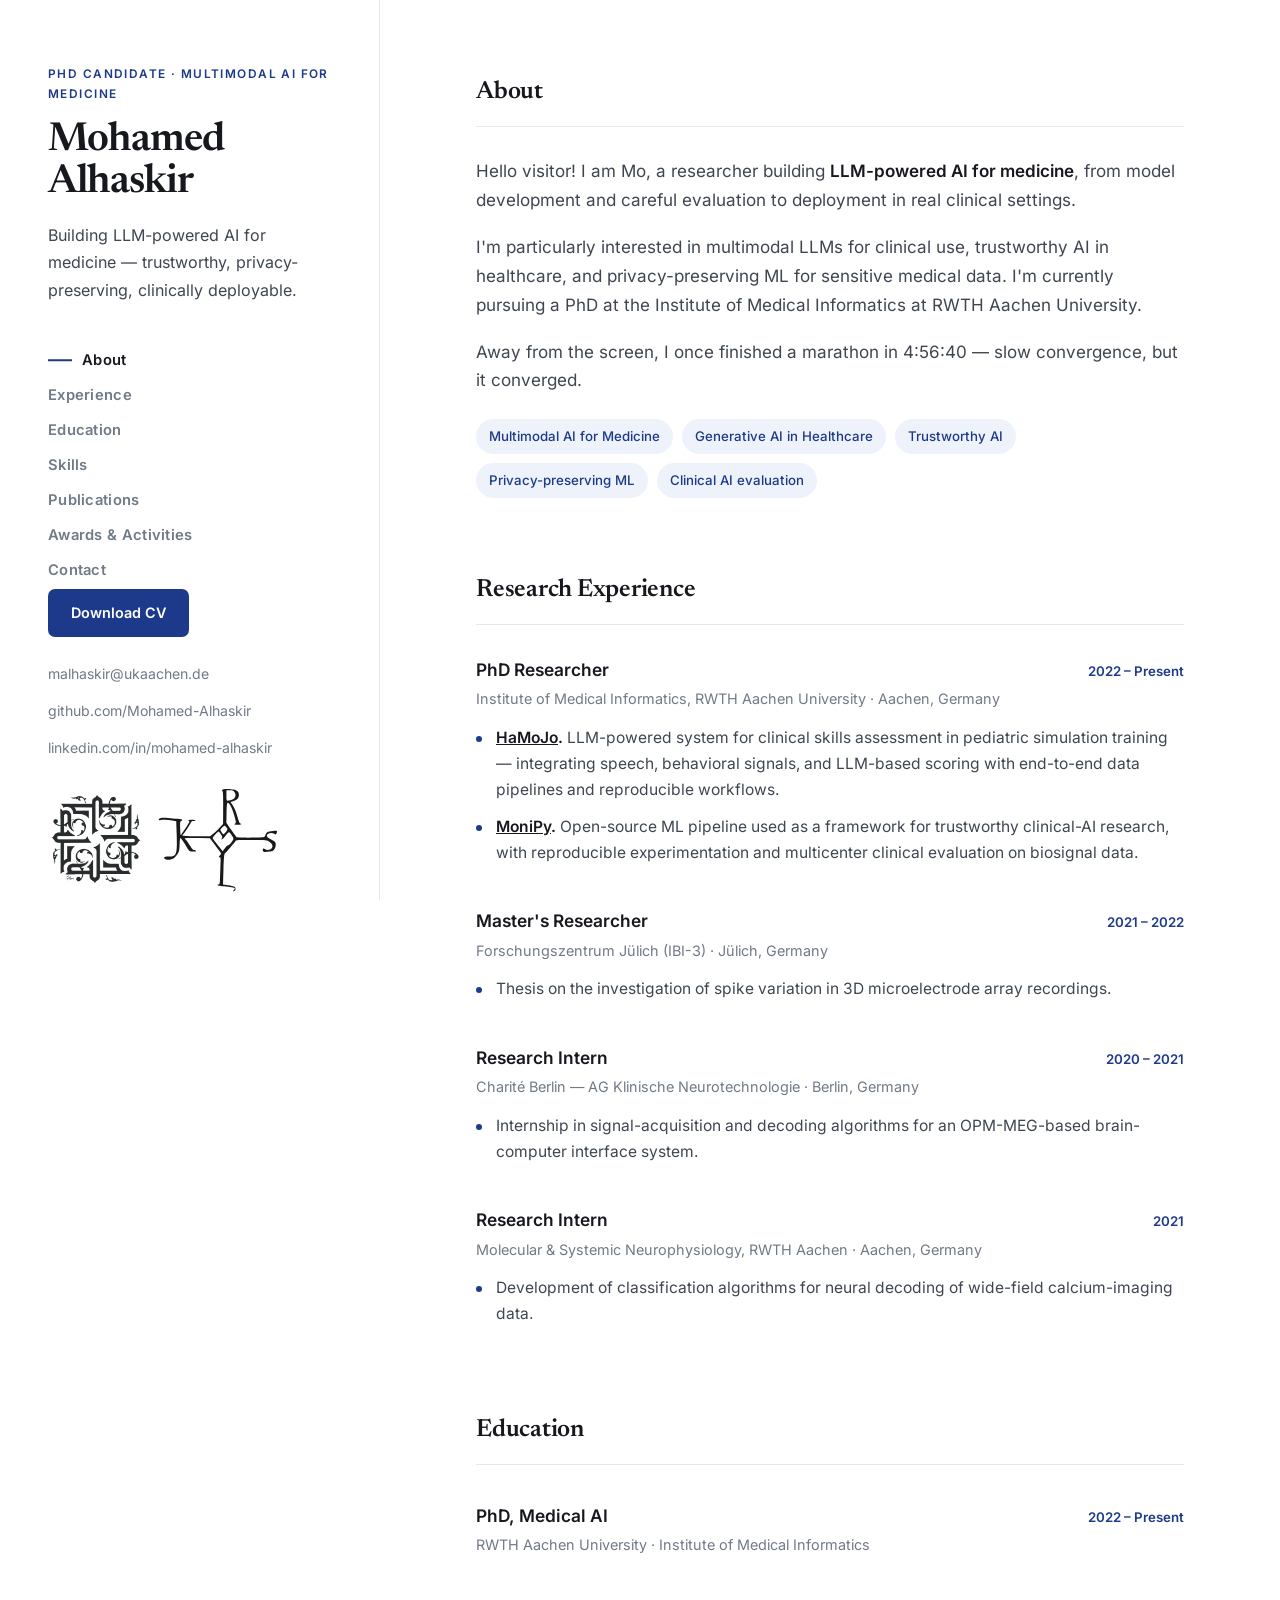
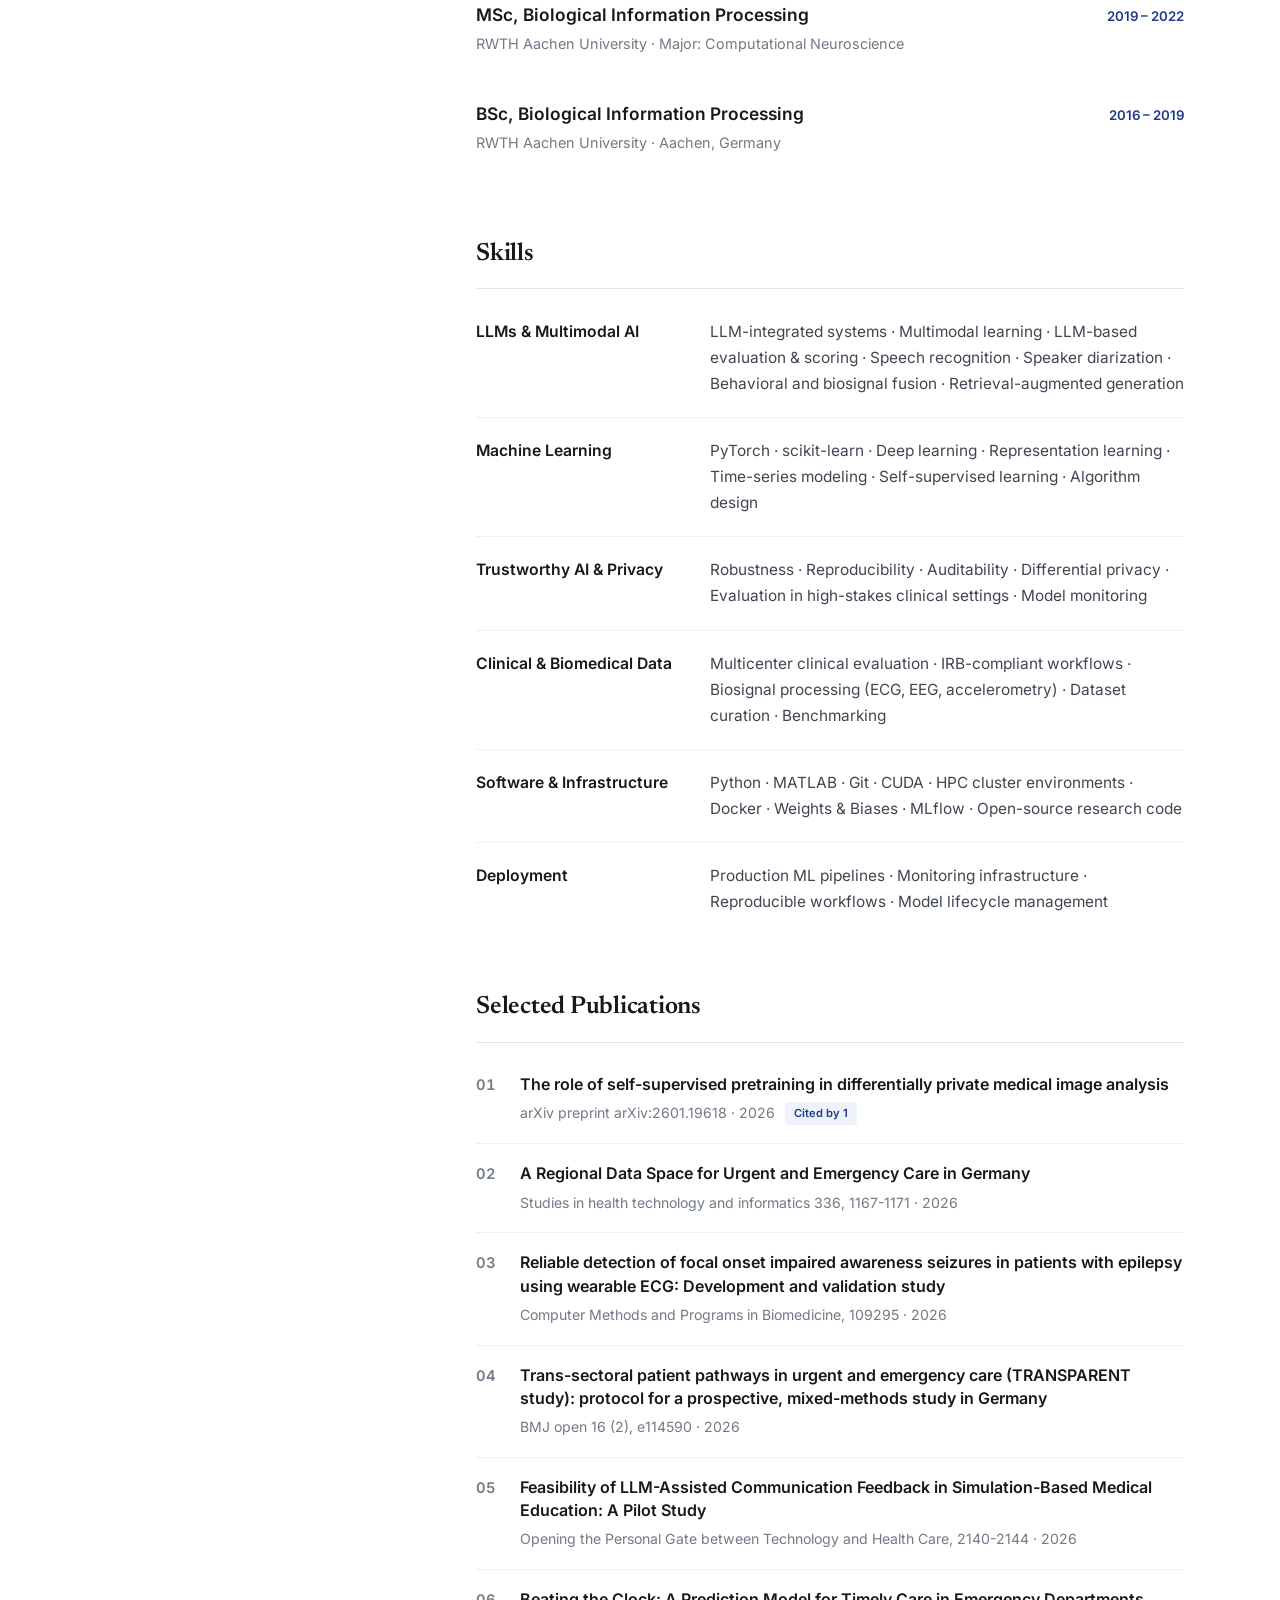
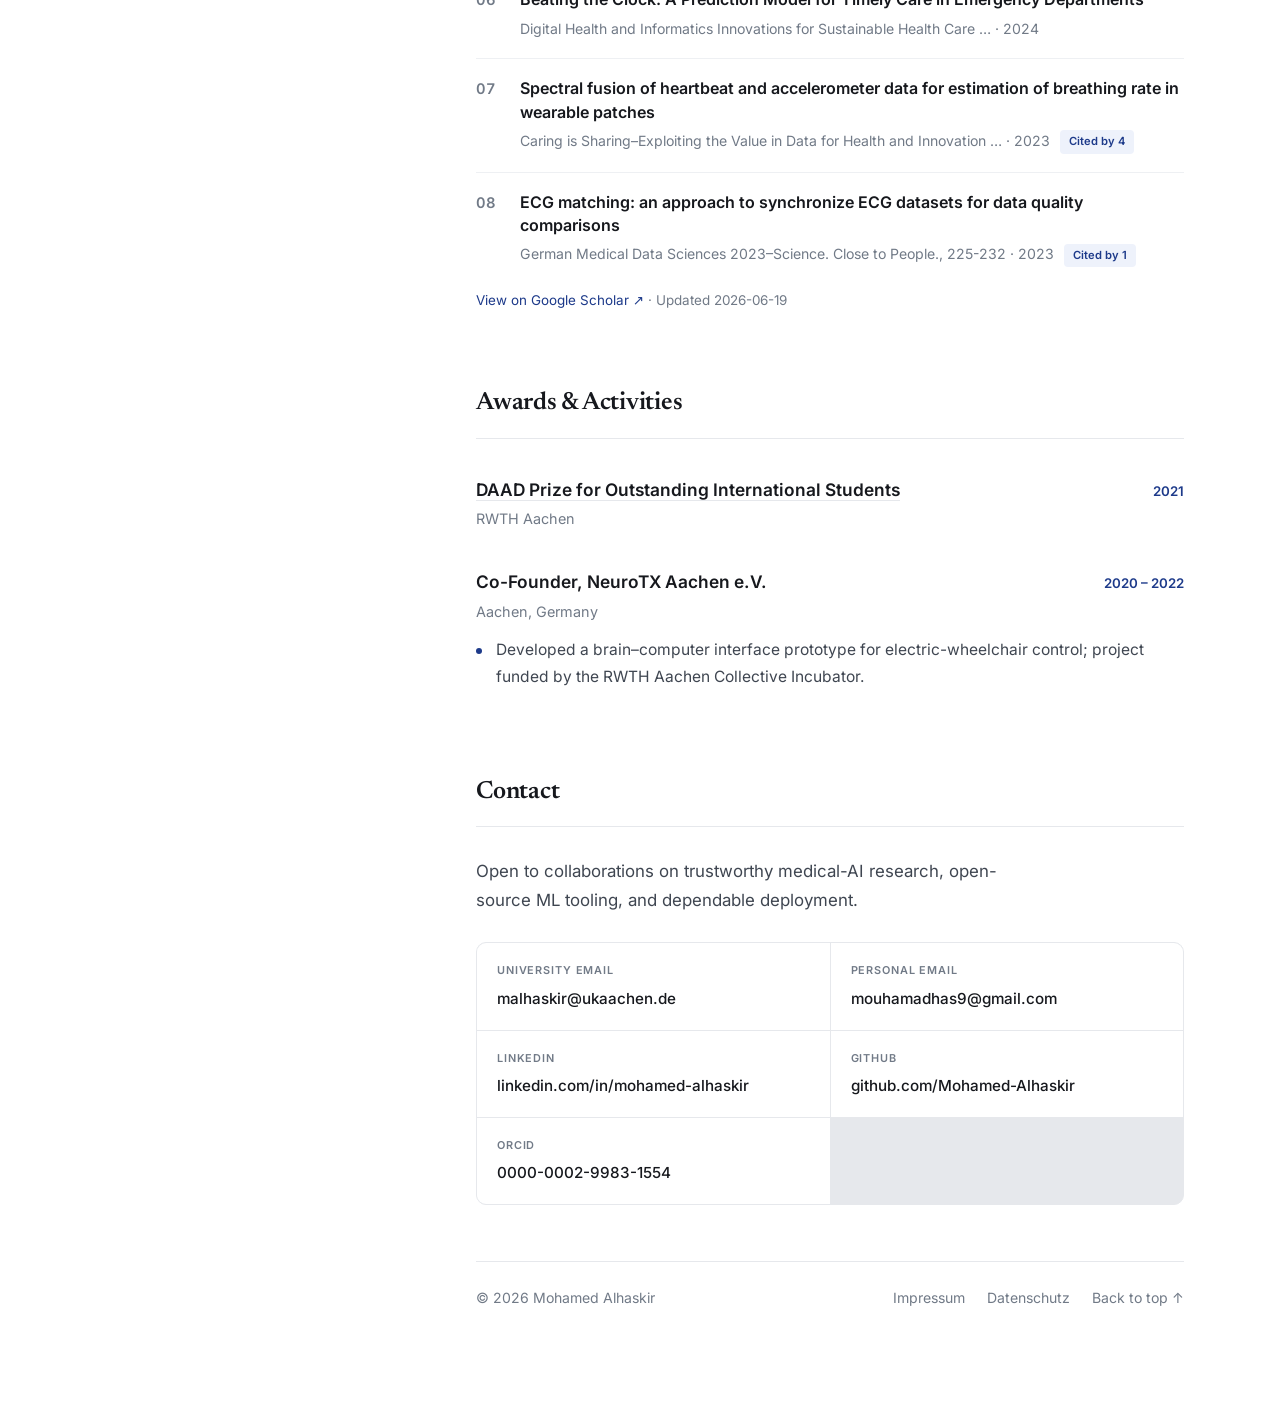
==== commit 8a781fd1: "update" ====
--- a/index.html
+++ b/index.html
@@ -152,7 +152,7 @@
                     <p class="eyebrow">PhD Candidate · Multimodal AI for Medicine</p>
                     <h1>Mohamed Alhaskir</h1>
                     <p class="tagline">
-                        Building multimodal, LLM-powered AI for medicine — trustworthy, privacy-preserving, clinically deployable.
+                        Building LLM-powered AI for medicine — trustworthy, privacy-preserving, clinically deployable.
                     </p>
                     <nav class="side-nav">
                         <ul id="navLinks">
@@ -190,7 +190,7 @@
                 <div class="about">
                     <div class="about-text">
                         <p>
-                            Hello visitor! I am Mo, a researcher building <strong>multimodal, LLM-powered AI for medicine</strong>, from model development and careful evaluation to deployment in real clinical settings.
+                            Hello visitor! I am Mo, a researcher building <strong>LLM-powered AI for medicine</strong>, from model development and careful evaluation to deployment in real clinical settings.
                         </p>
                         <p>
                             I'm particularly interested in multimodal LLMs for clinical use, trustworthy AI in healthcare, and privacy-preserving ML for sensitive medical data. I'm currently pursuing a PhD at the Institute of Medical Informatics at RWTH Aachen University.
@@ -199,7 +199,7 @@
                             Away from the screen, I once finished a marathon in 4:56:40 — slow convergence, but it converged.
                         </p>
                         <div class="interests">
-                            <span>Multimodal LLMs for Medicine</span>
+                            <span>Multimodal AI for Medicine</span>
                             <span>Generative AI in Healthcare</span>
                             <span>Trustworthy AI</span>
                             <span>Privacy-preserving ML</span>
@@ -221,7 +221,7 @@
                             <span class="date">2022 – Present</span>
                         </div>
                         <ul class="bullets">
-                            <li><strong><a href="https://github.com/Mohamed-Alhaskir/HaMoJo" target="_blank" rel="noopener">HaMoJo</a>.</strong> Multimodal LLM-powered system for clinical skills assessment in pediatric simulation training — integrating speech, behavioral signals, and LLM-based scoring with end-to-end data pipelines and reproducible workflows.</li>
+                            <li><strong><a href="https://github.com/Mohamed-Alhaskir/HaMoJo" target="_blank" rel="noopener">HaMoJo</a>.</strong> LLM-powered system for clinical skills assessment in pediatric simulation training — integrating speech, behavioral signals, and LLM-based scoring with end-to-end data pipelines and reproducible workflows.</li>
                             <li><strong><a href="https://github.com/rwth-imi/monipy" target="_blank" rel="noopener">MoniPy</a>.</strong> Open-source ML pipeline used as a framework for trustworthy clinical-AI research, with reproducible experimentation and multicenter clinical evaluation on biosignal data.</li>
                         </ul>
                     </article>
@@ -381,7 +381,7 @@
             <section id="contact" class="block">
                 <h2 class="block-title">Contact</h2>
                 <p class="contact-lede">
-                    Open to collaborations on trustworthy and multimodal medical-AI research,
+                    Open to collaborations on trustworthy medical-AI research,
                     open-source ML tooling, and dependable deployment.
                 </p>
                 <div class="contact-list">
